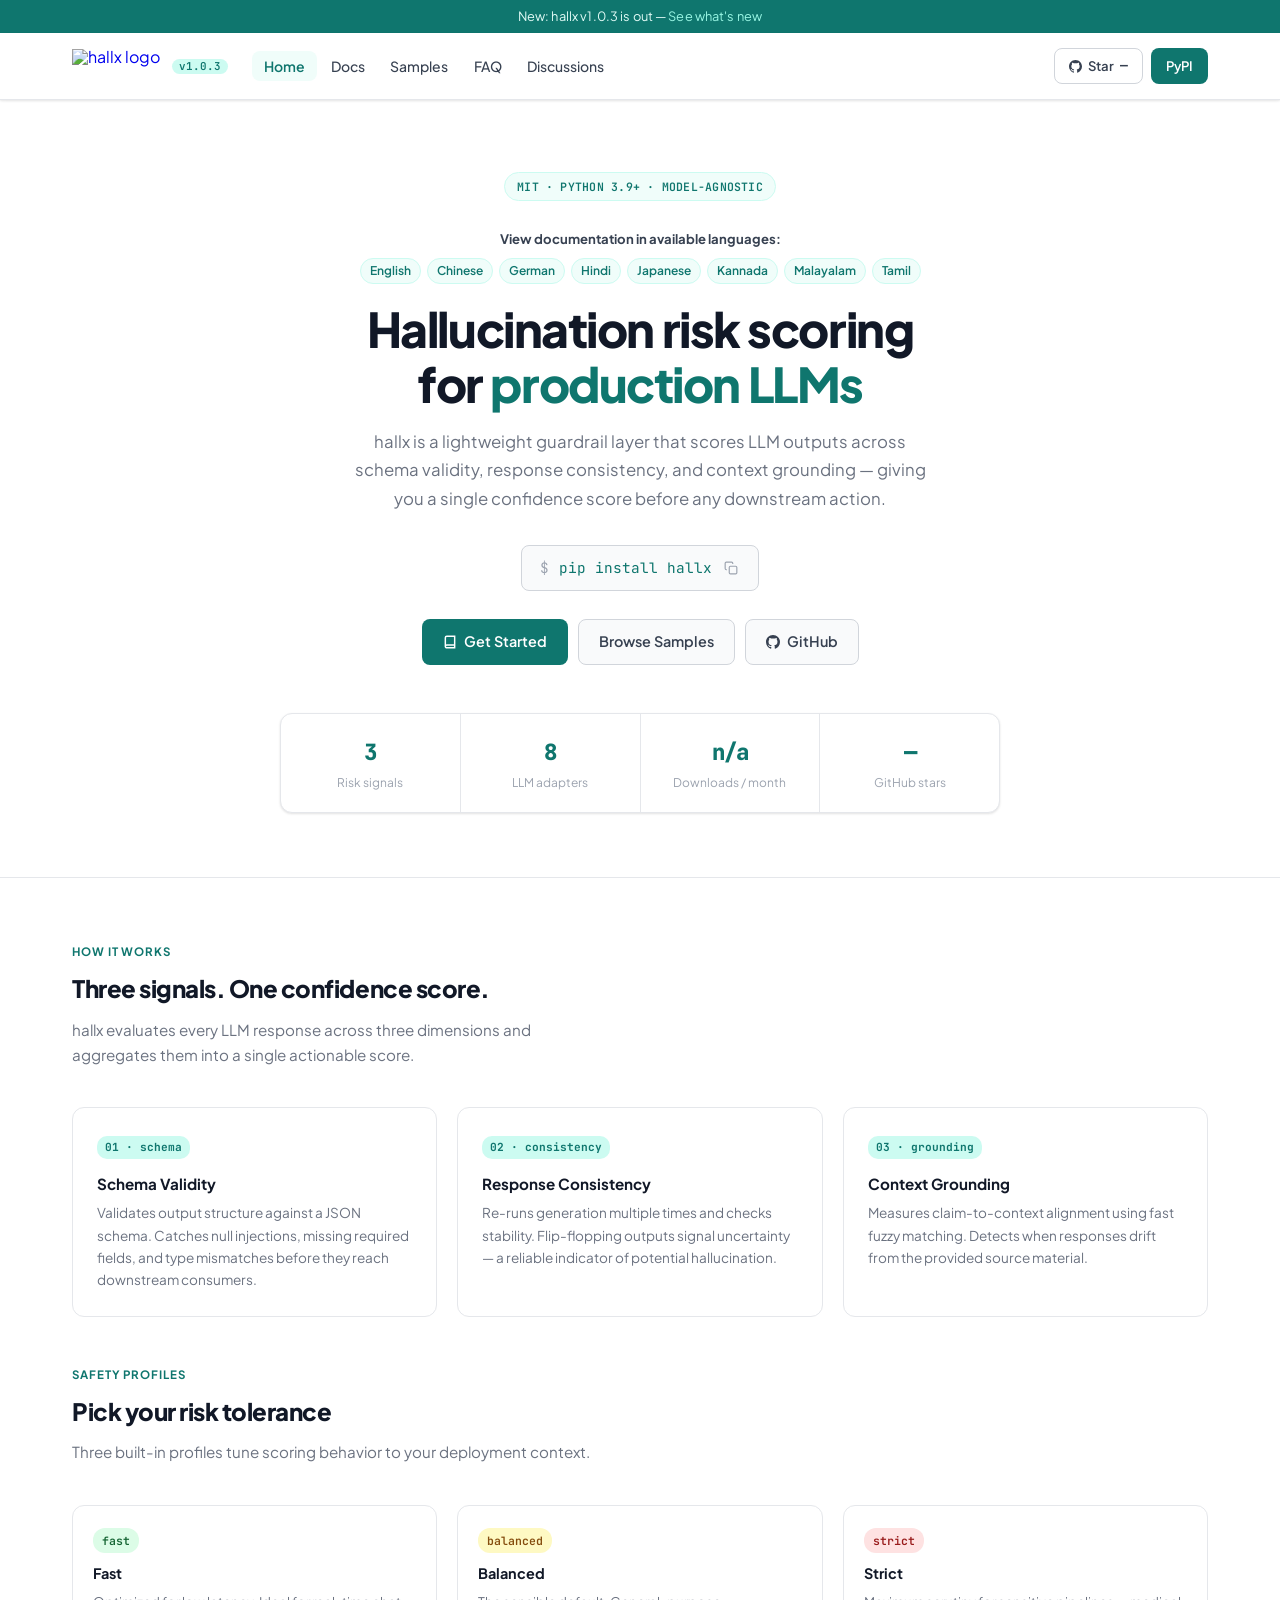
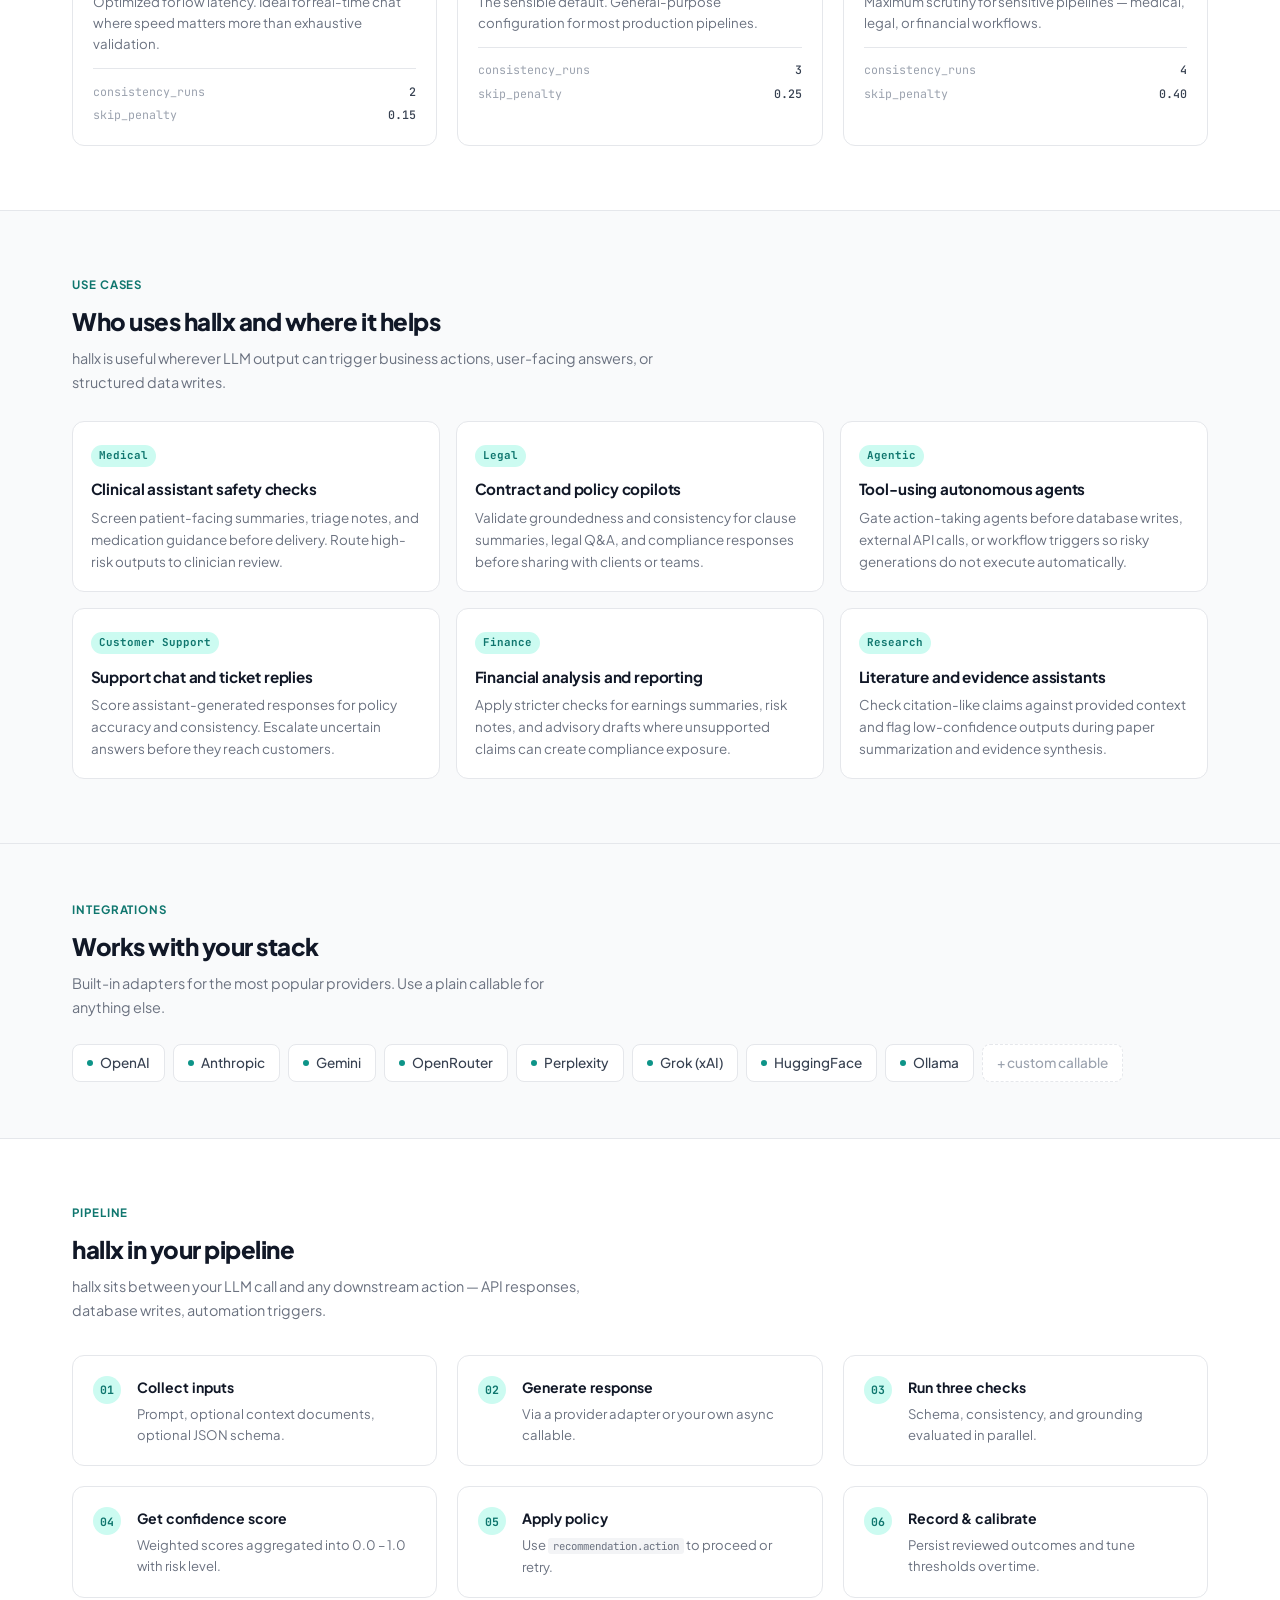
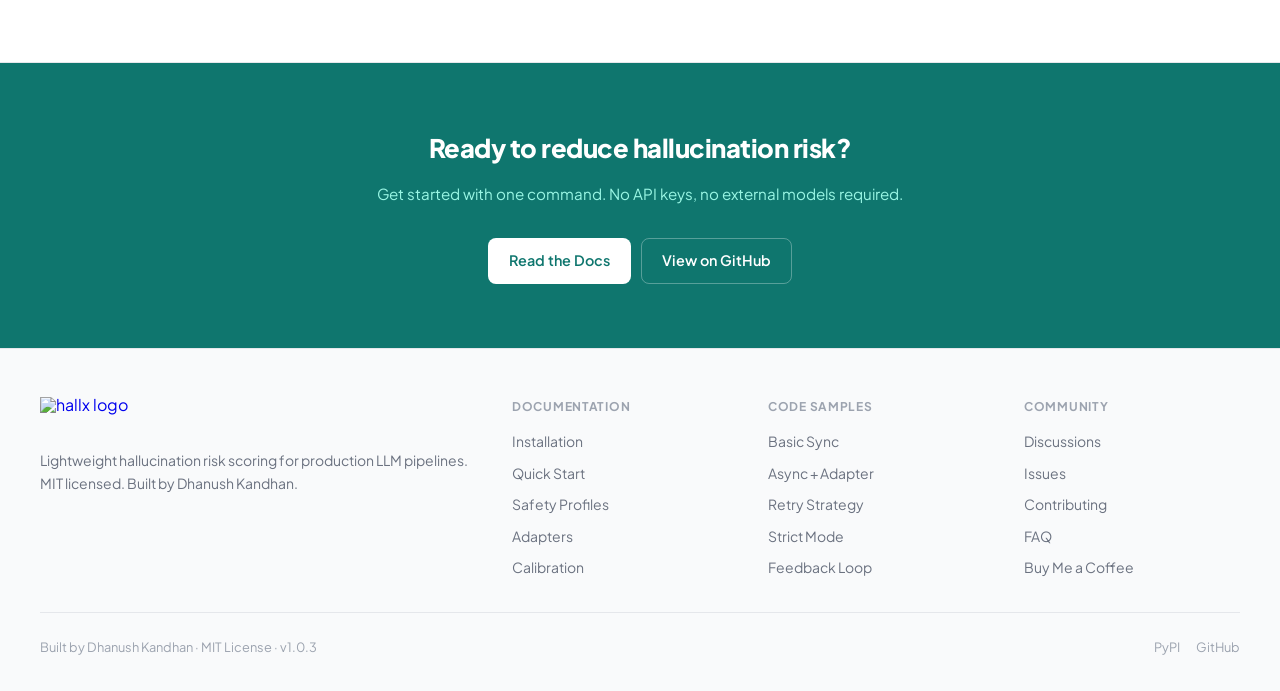
==== docs/website/index.html @ 780f27e5 "chore(web): created a website for hallx" ====
<!DOCTYPE html>
<html lang="en">
<head>
  <meta charset="UTF-8" />
  <meta name="viewport" content="width=device-width, initial-scale=1.0" />
  <title>hallx — Hallucination Risk Engine for LLMs</title>
  <meta name="description" content="Lightweight, model-agnostic hallucination risk scoring for production LLM pipelines." />
  <link rel="preconnect" href="https://fonts.googleapis.com" />
  <link rel="preconnect" href="https://fonts.gstatic.com" crossorigin />
  <link href="https://fonts.googleapis.com/css2?family=Plus+Jakarta+Sans:ital,wght@0,400;0,500;0,600;0,700;0,800;1,400&family=JetBrains+Mono:wght@400;500;600&display=swap" rel="stylesheet" />
  <link rel="stylesheet" href="style.css" />
  <style>
    /* ── homepage extras ── */
    .overview-section {
      padding: 64px 2rem;
      border-bottom: 1px solid var(--border);
    }
    .overview-section h2 {
      font-size: 1.5rem; font-weight: 800; letter-spacing: -0.02em;
      margin-bottom: 0.5rem;
    }
    .overview-section .sub {
      font-size: 0.95rem; color: var(--text-3); margin-bottom: 2.5rem; max-width: 540px;
    }
    .signals-grid {
      display: grid; grid-template-columns: repeat(3,1fr); gap: 1.25rem;
    }
    @media (max-width: 768px) { .signals-grid { grid-template-columns: 1fr; } }
    .signal-card {
      padding: 1.5rem;
      background: var(--bg);
      border: 1px solid var(--border);
      border-radius: var(--radius-lg);
    }
    .signal-num {
      font-family: var(--font-mono); font-size: 0.7rem; font-weight: 700;
      color: var(--teal-dark); background: var(--teal-mid);
      padding: 2px 8px; border-radius: 10px; display: inline-block;
      margin-bottom: 0.75rem;
    }
    .signal-card h3 { font-size: 0.95rem; font-weight: 700; margin-bottom: 0.4rem; }
    .signal-card p { font-size: 0.85rem; color: var(--text-3); line-height: 1.65; }

    .profiles-row {
      display: grid; grid-template-columns: repeat(3,1fr); gap: 1.25rem;
      margin-top: 1.25rem;
    }
    @media (max-width: 768px) { .profiles-row { grid-template-columns: 1fr; } }
    .profile-card {
      border: 1px solid var(--border); border-radius: var(--radius-lg);
      padding: 1.25rem; background: var(--bg);
    }
    .profile-card .profile-tag {
      font-family: var(--font-mono); font-size: 0.72rem; font-weight: 600;
      padding: 3px 9px; border-radius: 12px; display: inline-block;
      margin-bottom: 0.6rem;
    }
    .tag-fast     { background: #dcfce7; color: #166534; }
    .tag-balanced { background: #fef9c3; color: #854d0e; }
    .tag-strict   { background: #fee2e2; color: #991b1b; }
    .profile-card h3 { font-size: 0.9rem; font-weight: 700; margin-bottom: 0.3rem; }
    .profile-card p { font-size: 0.83rem; color: var(--text-3); line-height: 1.6; }
    .profile-meta {
      margin-top: 0.85rem; padding-top: 0.85rem;
      border-top: 1px solid var(--border);
      display: flex; flex-direction: column; gap: 4px;
    }
    .pm-row {
      display: flex; justify-content: space-between;
      font-family: var(--font-mono); font-size: 0.73rem;
    }
    .pm-key { color: var(--text-4); }
    .pm-val { color: var(--text-2); font-weight: 500; }

    .adapters-section {
      padding: 56px 2rem;
      border-bottom: 1px solid var(--border);
      background: var(--bg-2);
    }
    .adapters-list {
      display: flex; flex-wrap: wrap; gap: 8px; margin-top: 1.5rem;
    }
    .adapter-chip {
      display: flex; align-items: center; gap: 7px;
      padding: 7px 14px; border-radius: var(--radius);
      background: var(--bg); border: 1px solid var(--border);
      font-size: 0.85rem; font-weight: 500; color: var(--text-2);
      transition: border-color 0.15s;
    }
    .adapter-chip:hover { border-color: var(--teal); }
    .adapter-dot { width: 6px; height: 6px; border-radius: 50%; background: var(--teal); flex-shrink: 0; }

    .workflow-section {
      padding: 64px 2rem; border-bottom: 1px solid var(--border);
    }
    .workflow-img {
      margin-top: 2rem;
      background: var(--bg-2); border: 1px solid var(--border);
      border-radius: var(--radius-lg); overflow: hidden;
      text-align: center; padding: 2rem;
    }
    .workflow-img img { max-width: 100%; height: auto; }
    .workflow-steps {
      margin-top: 2rem;
      display: grid; grid-template-columns: repeat(3, 1fr); gap: 1.25rem;
    }
    @media (max-width: 768px) { .workflow-steps { grid-template-columns: 1fr; } }
    .wf-step {
      display: flex; gap: 1rem; align-items: flex-start;
      padding: 1.25rem;
      background: var(--bg); border: 1px solid var(--border);
      border-radius: var(--radius-lg);
    }
    .wf-num {
      width: 28px; height: 28px; flex-shrink: 0;
      background: var(--teal-mid); color: var(--teal-dark);
      border-radius: 50%; display: flex; align-items: center; justify-content: center;
      font-family: var(--font-mono); font-size: 0.72rem; font-weight: 700;
    }
    .wf-step h4 { font-size: 0.88rem; font-weight: 700; margin-bottom: 0.25rem; }
    .wf-step p  { font-size: 0.82rem; color: var(--text-3); line-height: 1.6; }

    .cta-band {
      padding: 64px 2rem; background: var(--teal-dark); text-align: center;
    }
    .cta-band h2 {
      font-size: 1.6rem; font-weight: 800; letter-spacing: -0.02em;
      color: white; margin-bottom: 0.75rem;
    }
    .cta-band p { font-size: 0.95rem; color: #99f6e4; margin-bottom: 2rem; }
    .cta-band .btn-primary {
      background: white; color: var(--teal-dark);
    }
    .cta-band .btn-primary:hover { background: var(--teal-light); }
    .cta-band .btn-secondary {
      background: transparent; color: white;
      border-color: rgba(255,255,255,0.3);
    }
    .cta-band .btn-secondary:hover { background: rgba(255,255,255,0.1); border-color: white; }
    .hero-doc-lang {
      display: inline-flex;
      align-items: center;
      gap: 8px;
      margin-bottom: 1.1rem;
      font-size: 0.82rem;
      color: var(--text-3);
      flex-wrap: wrap;
      justify-content: center;
    }
    .hero-doc-lang .label { color: var(--text-2); font-weight: 700; }
    .hero-doc-links { display: inline-flex; flex-wrap: wrap; gap: 6px; justify-content: center; }
    .hero-doc-links a {
      color: var(--teal-dark);
      text-decoration: none;
      font-weight: 600;
      background: var(--teal-light);
      border: 1px solid var(--teal-mid);
      border-radius: 999px;
      padding: 2px 9px;
      font-size: 0.75rem;
    }
    .hero-doc-links a:hover { background: var(--teal-mid); }
    .hero-doc-links .dot { display: none; }
    .use-cases-section {
      padding: 64px 2rem;
      border-bottom: 1px solid var(--border);
      background: var(--bg-2);
    }
    .use-cases-grid {
      margin-top: 1.6rem;
      display: grid;
      grid-template-columns: repeat(3, 1fr);
      gap: 1rem;
    }
    @media (max-width: 900px) { .use-cases-grid { grid-template-columns: 1fr; } }
    .use-case-card {
      background: var(--bg);
      border: 1px solid var(--border);
      border-radius: var(--radius-lg);
      padding: 1.15rem 1.1rem;
    }
    .use-case-tag {
      font-family: var(--font-mono);
      font-size: 0.68rem;
      font-weight: 700;
      color: var(--teal-dark);
      background: var(--teal-mid);
      padding: 2px 8px;
      border-radius: 999px;
      display: inline-block;
      margin-bottom: 0.6rem;
    }
    .use-case-card h3 {
      font-size: 0.95rem;
      font-weight: 700;
      margin-bottom: 0.35rem;
      letter-spacing: -0.01em;
    }
    .use-case-card p {
      font-size: 0.84rem;
      color: var(--text-3);
      line-height: 1.62;
    }
  </style>
</head>
<body>

<div class="topbar">
  New: hallx <span data-stat="version">v1.0.3</span> is out —
  <a href="https://github.com/dhanushk-offl/hallx/releases" target="_blank" rel="noopener">See what's new</a>
</div>

<nav class="main-nav">
  <div class="nav-inner">
        <a href="index.html" class="nav-logo" aria-label="hallx home">
      <img class="hallx-logo hallx-logo-nav" src="https://res.cloudinary.com/dwir71gi2/image/upload/v1774898674/Untitled_2_b5xwxj.png" alt="hallx logo" />
      <span class="logo-version" data-stat="version">v1.0.3</span>
    </a>
    <ul class="nav-links">
      <li><a href="index.html" class="active">Home</a></li>
      <li><a href="docs.html">Docs</a></li>
      <li><a href="samples.html">Samples</a></li>
      <li><a href="faq.html">FAQ</a></li>
      <li><a href="https://github.com/dhanushk-offl/hallx/discussions" target="_blank" rel="noopener">Discussions</a></li>
    </ul>
    <div class="nav-actions">
      <a href="https://github.com/dhanushk-offl/hallx" target="_blank" rel="noopener" class="nav-btn nav-btn-outline">
        <svg width="13" height="13" viewBox="0 0 24 24" fill="currentColor"><path d="M12 0C5.374 0 0 5.373 0 12c0 5.302 3.438 9.8 8.207 11.387.599.111.793-.261.793-.577v-2.234c-3.338.726-4.033-1.416-4.033-1.416-.546-1.387-1.333-1.756-1.333-1.756-1.089-.745.083-.729.083-.729 1.205.084 1.839 1.237 1.839 1.237 1.07 1.834 2.807 1.304 3.492.997.107-.775.418-1.305.762-1.604-2.665-.305-5.467-1.334-5.467-5.931 0-1.311.469-2.381 1.236-3.221-.124-.303-.535-1.524.117-3.176 0 0 1.008-.322 3.301 1.23A11.509 11.509 0 0 1 12 5.803c1.02.005 2.047.138 3.006.404 2.291-1.552 3.297-1.23 3.297-1.23.653 1.653.242 2.874.118 3.176.77.84 1.235 1.911 1.235 3.221 0 4.609-2.807 5.624-5.479 5.921.43.372.823 1.102.823 2.222v3.293c0 .319.192.694.801.576C20.566 21.797 24 17.3 24 12c0-6.627-5.373-12-12-12z"/></svg>
        Star <span class="nav-badge-val" data-stat="stars">—</span>
      </a>
      <a href="https://pypi.org/project/hallx/" target="_blank" rel="noopener" class="nav-btn nav-btn-primary">PyPI</a>
    </div>
  </div>
</nav>

<!-- ── Hero ── -->
<div class="hero">
  <div class="hero-inner">
    <div class="hero-badge">MIT · Python 3.9+ · Model-agnostic</div>
        <div class="hero-doc-lang">
      <span class="label">View documentation in available languages:</span>
      <span class="hero-doc-links" data-doc-langs>
        <a href="https://github.com/dhanushk-offl/hallx/blob/master/docs/README.en.md" target="_blank" rel="noopener">English</a>
      </span>
    </div>
    <h1>Hallucination risk scoring<br/>for <span>production LLMs</span></h1>
    <p class="hero-desc">
      hallx is a lightweight guardrail layer that scores LLM outputs across schema validity,
      response consistency, and context grounding — giving you a single confidence score
      before any downstream action.
    </p>
    <div class="hero-install" id="hero-install" title="Click to copy">
      <span class="prompt">$</span>
      <span>pip install hallx</span>
      <button class="copy-btn" aria-label="Copy">
        <svg width="14" height="14" viewBox="0 0 24 24" fill="none" stroke="currentColor" stroke-width="2"><rect x="9" y="9" width="13" height="13" rx="2"/><path d="M5 15H4a2 2 0 0 1-2-2V4a2 2 0 0 1 2-2h9a2 2 0 0 1 2 2v1"/></svg>
      </button>
    </div>
    <div class="hero-ctas">
      <a href="docs.html" class="btn btn-primary">
        <svg width="14" height="14" viewBox="0 0 24 24" fill="none" stroke="currentColor" stroke-width="2.5"><path d="M4 19.5v-15A2.5 2.5 0 0 1 6.5 2H20v20H6.5a2.5 2.5 0 0 1 0-5H20"/></svg>
        Get Started
      </a>
      <a href="samples.html" class="btn btn-secondary">Browse Samples</a>
      <a href="https://github.com/dhanushk-offl/hallx" target="_blank" rel="noopener" class="btn btn-secondary">
        <svg width="14" height="14" viewBox="0 0 24 24" fill="currentColor"><path d="M12 0C5.374 0 0 5.373 0 12c0 5.302 3.438 9.8 8.207 11.387.599.111.793-.261.793-.577v-2.234c-3.338.726-4.033-1.416-4.033-1.416-.546-1.387-1.333-1.756-1.333-1.756-1.089-.745.083-.729.083-.729 1.205.084 1.839 1.237 1.839 1.237 1.07 1.834 2.807 1.304 3.492.997.107-.775.418-1.305.762-1.604-2.665-.305-5.467-1.334-5.467-5.931 0-1.311.469-2.381 1.236-3.221-.124-.303-.535-1.524.117-3.176 0 0 1.008-.322 3.301 1.23A11.509 11.509 0 0 1 12 5.803c1.02.005 2.047.138 3.006.404 2.291-1.552 3.297-1.23 3.297-1.23.653 1.653.242 2.874.118 3.176.77.84 1.235 1.911 1.235 3.221 0 4.609-2.807 5.624-5.479 5.921.43.372.823 1.102.823 2.222v3.293c0 .319.192.694.801.576C20.566 21.797 24 17.3 24 12c0-6.627-5.373-12-12-12z"/></svg>
        GitHub
      </a>
    </div>
    <div class="hero-stats">
      <div class="hero-stat">
        <div class="hero-stat-num">3</div>
        <div class="hero-stat-label">Risk signals</div>
      </div>
      <div class="hero-stat">
        <div class="hero-stat-num">8</div>
        <div class="hero-stat-label">LLM adapters</div>
      </div>
      <div class="hero-stat">
        <div class="hero-stat-num" data-stat="downloads">—</div>
        <div class="hero-stat-label">Downloads / month</div>
      </div>
      <div class="hero-stat">
        <div class="hero-stat-num" data-stat="stars">—</div>
        <div class="hero-stat-label">GitHub stars</div>
      </div>
    </div>
  </div>
</div>

<!-- ── Signals ── -->
<section class="overview-section">
  <div class="page-wrap">
    <div class="section-label">How it works</div>
    <h2>Three signals. One confidence score.</h2>
    <p class="sub">hallx evaluates every LLM response across three dimensions and aggregates them into a single actionable score.</p>
    <div class="signals-grid">
      <div class="signal-card">
        <span class="signal-num">01 · schema</span>
        <h3>Schema Validity</h3>
        <p>Validates output structure against a JSON schema. Catches null injections, missing required fields, and type mismatches before they reach downstream consumers.</p>
      </div>
      <div class="signal-card">
        <span class="signal-num">02 · consistency</span>
        <h3>Response Consistency</h3>
        <p>Re-runs generation multiple times and checks stability. Flip-flopping outputs signal uncertainty — a reliable indicator of potential hallucination.</p>
      </div>
      <div class="signal-card">
        <span class="signal-num">03 · grounding</span>
        <h3>Context Grounding</h3>
        <p>Measures claim-to-context alignment using fast fuzzy matching. Detects when responses drift from the provided source material.</p>
      </div>
    </div>

    <div style="margin-top:3rem;">
      <div class="section-label">Safety profiles</div>
      <h2>Pick your risk tolerance</h2>
      <p class="sub">Three built-in profiles tune scoring behavior to your deployment context.</p>
      <div class="profiles-row">
        <div class="profile-card">
          <span class="profile-tag tag-fast">fast</span>
          <h3>Fast</h3>
          <p>Optimized for low latency. Ideal for real-time chat where speed matters more than exhaustive validation.</p>
          <div class="profile-meta">
            <div class="pm-row"><span class="pm-key">consistency_runs</span><span class="pm-val">2</span></div>
            <div class="pm-row"><span class="pm-key">skip_penalty</span><span class="pm-val">0.15</span></div>
          </div>
        </div>
        <div class="profile-card">
          <span class="profile-tag tag-balanced">balanced</span>
          <h3>Balanced</h3>
          <p>The sensible default. General-purpose configuration for most production pipelines.</p>
          <div class="profile-meta">
            <div class="pm-row"><span class="pm-key">consistency_runs</span><span class="pm-val">3</span></div>
            <div class="pm-row"><span class="pm-key">skip_penalty</span><span class="pm-val">0.25</span></div>
          </div>
        </div>
        <div class="profile-card">
          <span class="profile-tag tag-strict">strict</span>
          <h3>Strict</h3>
          <p>Maximum scrutiny for sensitive pipelines — medical, legal, or financial workflows.</p>
          <div class="profile-meta">
            <div class="pm-row"><span class="pm-key">consistency_runs</span><span class="pm-val">4</span></div>
            <div class="pm-row"><span class="pm-key">skip_penalty</span><span class="pm-val">0.40</span></div>
          </div>
        </div>
      </div>
    </div>
  </div>
</section>
<!-- Use Cases -->
<section class="use-cases-section">
  <div class="page-wrap">
    <div class="section-label">Use Cases</div>
    <h2 style="font-size:1.5rem;font-weight:800;letter-spacing:-0.02em;margin-bottom:0.35rem;">Who uses hallx and where it helps</h2>
    <p style="font-size:0.9rem;color:var(--text-3);max-width:640px;">hallx is useful wherever LLM output can trigger business actions, user-facing answers, or structured data writes.</p>
    <div class="use-cases-grid">
      <div class="use-case-card">
        <span class="use-case-tag">Medical</span>
        <h3>Clinical assistant safety checks</h3>
        <p>Screen patient-facing summaries, triage notes, and medication guidance before delivery. Route high-risk outputs to clinician review.</p>
      </div>
      <div class="use-case-card">
        <span class="use-case-tag">Legal</span>
        <h3>Contract and policy copilots</h3>
        <p>Validate groundedness and consistency for clause summaries, legal Q&A, and compliance responses before sharing with clients or teams.</p>
      </div>
      <div class="use-case-card">
        <span class="use-case-tag">Agentic</span>
        <h3>Tool-using autonomous agents</h3>
        <p>Gate action-taking agents before database writes, external API calls, or workflow triggers so risky generations do not execute automatically.</p>
      </div>
      <div class="use-case-card">
        <span class="use-case-tag">Customer Support</span>
        <h3>Support chat and ticket replies</h3>
        <p>Score assistant-generated responses for policy accuracy and consistency. Escalate uncertain answers before they reach customers.</p>
      </div>
      <div class="use-case-card">
        <span class="use-case-tag">Finance</span>
        <h3>Financial analysis and reporting</h3>
        <p>Apply stricter checks for earnings summaries, risk notes, and advisory drafts where unsupported claims can create compliance exposure.</p>
      </div>
      <div class="use-case-card">
        <span class="use-case-tag">Research</span>
        <h3>Literature and evidence assistants</h3>
        <p>Check citation-like claims against provided context and flag low-confidence outputs during paper summarization and evidence synthesis.</p>
      </div>
    </div>
  </div>
</section>
<!-- ?????? Adapters ?????? -->
<section class="adapters-section">
  <div class="page-wrap">
    <div class="section-label">Integrations</div>
    <h2 style="font-size:1.5rem;font-weight:800;letter-spacing:-0.02em;margin-bottom:0.35rem;">Works with your stack</h2>
    <p style="font-size:0.9rem;color:var(--text-3);max-width:480px;">Built-in adapters for the most popular providers. Use a plain callable for anything else.</p>
    <div class="adapters-list">
      <div class="adapter-chip"><span class="adapter-dot"></span>OpenAI</div>
      <div class="adapter-chip"><span class="adapter-dot"></span>Anthropic</div>
      <div class="adapter-chip"><span class="adapter-dot"></span>Gemini</div>
      <div class="adapter-chip"><span class="adapter-dot"></span>OpenRouter</div>
      <div class="adapter-chip"><span class="adapter-dot"></span>Perplexity</div>
      <div class="adapter-chip"><span class="adapter-dot"></span>Grok (xAI)</div>
      <div class="adapter-chip"><span class="adapter-dot"></span>HuggingFace</div>
      <div class="adapter-chip"><span class="adapter-dot"></span>Ollama</div>
      <div class="adapter-chip" style="border-style:dashed;color:var(--text-4);">+ custom callable</div>
    </div>
  </div>
</section>

<!-- ── Workflow ── -->
<section class="workflow-section">
  <div class="page-wrap">
    <div class="section-label">Pipeline</div>
    <h2 style="font-size:1.5rem;font-weight:800;letter-spacing:-0.02em;margin-bottom:0.35rem;">hallx in your pipeline</h2>
    <p style="font-size:0.9rem;color:var(--text-3);max-width:520px;">hallx sits between your LLM call and any downstream action — API responses, database writes, automation triggers.</p>

    <div class="workflow-img">
      <img src="https://github.com/dhanushk-offl/hallx/raw/master/docs/images/hallx-working-flow.svg"
           alt="hallx working flow diagram"
           onerror="this.parentElement.style.display='none'" />
    </div>

    <div class="workflow-steps">
      <div class="wf-step"><div class="wf-num">01</div><div><h4>Collect inputs</h4><p>Prompt, optional context documents, optional JSON schema.</p></div></div>
      <div class="wf-step"><div class="wf-num">02</div><div><h4>Generate response</h4><p>Via a provider adapter or your own async callable.</p></div></div>
      <div class="wf-step"><div class="wf-num">03</div><div><h4>Run three checks</h4><p>Schema, consistency, and grounding evaluated in parallel.</p></div></div>
      <div class="wf-step"><div class="wf-num">04</div><div><h4>Get confidence score</h4><p>Weighted scores aggregated into 0.0 – 1.0 with risk level.</p></div></div>
      <div class="wf-step"><div class="wf-num">05</div><div><h4>Apply policy</h4><p>Use <code style="font-family:var(--font-mono);font-size:0.82em;background:var(--bg-3);padding:1px 5px;border-radius:3px;">recommendation.action</code> to proceed or retry.</p></div></div>
      <div class="wf-step"><div class="wf-num">06</div><div><h4>Record & calibrate</h4><p>Persist reviewed outcomes and tune thresholds over time.</p></div></div>
    </div>
  </div>
</section>

<!-- ── CTA ── -->
<div class="cta-band">
  <h2>Ready to reduce hallucination risk?</h2>
  <p>Get started with one command. No API keys, no external models required.</p>
  <div style="display:flex;gap:10px;justify-content:center;flex-wrap:wrap;">
    <a href="docs.html" class="btn btn-primary">Read the Docs</a>
    <a href="https://github.com/dhanushk-offl/hallx" target="_blank" rel="noopener" class="btn btn-secondary">View on GitHub</a>
  </div>
</div>

<!-- ── Footer ── -->
<footer>
  <div class="footer-inner">
    <div class="footer-brand">
            <a href="index.html" class="nav-logo" style="text-decoration:none;" aria-label="hallx home">
        <img class="hallx-logo hallx-logo-footer" src="https://res.cloudinary.com/dwir71gi2/image/upload/v1774898674/Untitled_2_b5xwxj.png" alt="hallx logo" />
      </a>
      <p>Lightweight hallucination risk scoring for production LLM pipelines. MIT licensed. Built by Dhanush Kandhan.</p>
    </div>
    <div class="footer-col">
      <h4>Documentation</h4>
      <ul>
        <li><a href="docs.html#installation">Installation</a></li>
        <li><a href="docs.html#quickstart">Quick Start</a></li>
        <li><a href="docs.html#profiles">Safety Profiles</a></li>
        <li><a href="docs.html#adapters">Adapters</a></li>
        <li><a href="docs.html#calibration">Calibration</a></li>
      </ul>
    </div>
    <div class="footer-col">
      <h4>Code Samples</h4>
      <ul>
        <li><a href="samples.html#basic-sync">Basic Sync</a></li>
        <li><a href="samples.html#async-adapter">Async + Adapter</a></li>
        <li><a href="samples.html#retry">Retry Strategy</a></li>
        <li><a href="samples.html#strict">Strict Mode</a></li>
        <li><a href="samples.html#feedback">Feedback Loop</a></li>
      </ul>
    </div>
    <div class="footer-col">
      <h4>Community</h4>
      <ul>
        <li><a href="https://github.com/dhanushk-offl/hallx/discussions" target="_blank" rel="noopener">Discussions</a></li>
        <li><a href="https://github.com/dhanushk-offl/hallx/issues" target="_blank" rel="noopener">Issues</a></li>
        <li><a href="https://github.com/dhanushk-offl/hallx/blob/master/CONTRIBUTING.md" target="_blank" rel="noopener">Contributing</a></li>
        <li><a href="faq.html">FAQ</a></li>
        <li><a href="https://buymeacoffee.com/dhanushkandhan" target="_blank" rel="noopener">Buy Me a Coffee</a></li>
      </ul>
    </div>
  </div>
  <div class="footer-bottom">
    <span>Built by <a href="https://github.com/dhanushk-offl" target="_blank" rel="noopener">Dhanush Kandhan</a> &middot; MIT License &middot; <span data-stat="version">v1.0.3</span></span>
    <span style="display:flex;gap:1rem;">
      <a href="https://pypi.org/project/hallx/" target="_blank" rel="noopener">PyPI</a>
      <a href="https://github.com/dhanushk-offl/hallx" target="_blank" rel="noopener">GitHub</a>
    </span>
  </div>
</footer>

<div class="toast" id="toast">Copied to clipboard</div>
<script src="shared.js"></script>
</body>
</html>
---- docs/website/style.css ----
/* ── Reset ── */
*, *::before, *::after { box-sizing: border-box; margin: 0; padding: 0; }
html { scroll-behavior: smooth; font-size: 16px; }

/* ── Tokens ── */
:root {
  --teal:       #0d9488;
  --teal-dark:  #0f766e;
  --teal-light: #f0fdfa;
  --teal-mid:   #ccfbf1;
  --teal-dim:   #99f6e4;
  --blue:       #3b82f6;

  --text:       #111827;
  --text-2:     #374151;
  --text-3:     #6b7280;
  --text-4:     #9ca3af;

  --bg:         #ffffff;
  --bg-2:       #f9fafb;
  --bg-3:       #f3f4f6;

  --border:     #e5e7eb;
  --border-2:   #d1d5db;

  --code-bg:    #f8fafc;
  --code-border:#e2e8f0;

  --warn-bg:    #fffbeb;
  --warn-border:#fcd34d;
  --warn-text:  #92400e;

  --danger-bg:  #fef2f2;
  --danger-bdr: #fca5a5;
  --danger-txt: #991b1b;

  --success-bg: #f0fdf4;
  --success-bdr:#86efac;
  --success-txt:#166534;

  --font-sans:  'Plus Jakarta Sans', 'Segoe UI', sans-serif;
  --font-mono:  'JetBrains Mono', 'Fira Code', monospace;

  --radius:     8px;
  --radius-lg:  12px;
  --shadow-sm:  0 1px 3px rgba(0,0,0,0.07), 0 1px 2px rgba(0,0,0,0.05);
  --shadow:     0 4px 12px rgba(0,0,0,0.08), 0 1px 3px rgba(0,0,0,0.05);
}

body {
  font-family: var(--font-sans);
  color: var(--text);
  background: var(--bg);
  line-height: 1.65;
}

/* ── Topbar ── */
.topbar {
  background: var(--teal-dark);
  color: #e0faf5;
  font-size: 0.8rem;
  text-align: center;
  padding: 6px 1rem;
  letter-spacing: 0.01em;
}
.topbar a { color: #99f6e4; text-decoration: none; }
.topbar a:hover { text-decoration: underline; }

/* ── Nav ── */
nav.main-nav {
  position: sticky;
  top: 0;
  z-index: 100;
  background: var(--bg);
  border-bottom: 1px solid var(--border);
  box-shadow: var(--shadow-sm);
}
.nav-inner {
  max-width: 1200px;
  margin: 0 auto;
  padding: 0 2rem;
  height: 66px;
  display: flex;
  align-items: center;
  justify-content: space-between;
  gap: 1.5rem;
}
.nav-logo {
  display: flex;
  align-items: center;
  gap: 12px;
  text-decoration: none;
  flex-shrink: 0;
  line-height: 1;
}

.hallx-logo {
  display: block;
  height: auto;
  width: auto;
  object-fit: contain;
}
.hallx-logo-nav {
  height: 34px;
  max-width: 190px;
}
.hallx-logo-footer {
  height: 40px;
  max-width: 220px;
}
.logo-version {
  display: inline-flex;
  align-items: center;
  justify-content: center;
  font-family: var(--font-mono);
  font-size: 0.68rem;
  background: var(--teal-mid);
  color: var(--teal-dark);
  padding: 2px 7px;
  border-radius: 20px;
  font-weight: 600;
}
.nav-links {
  display: flex;
  align-items: center;
  gap: 0.1rem;
  list-style: none;
  flex: 1;
}
.nav-links a {
  font-size: 0.875rem;
  font-weight: 500;
  color: var(--text-2);
  text-decoration: none;
  padding: 6px 12px;
  border-radius: var(--radius);
  transition: background 0.15s, color 0.15s;
  white-space: nowrap;
}
.nav-links a:hover, .nav-links a.active {
  background: var(--teal-light);
  color: var(--teal-dark);
}
.nav-links a.active { font-weight: 600; }
.nav-actions {
  display: flex;
  align-items: center;
  gap: 8px;
  flex-shrink: 0;
}
.nav-toggle {
  display: none;
  align-items: center;
  gap: 6px;
  border: 1px solid var(--border-2);
  background: var(--bg);
  color: var(--text-2);
  border-radius: var(--radius);
  padding: 7px 10px;
  font-size: 0.8rem;
  font-weight: 600;
  cursor: pointer;
}
.nav-toggle:hover { border-color: var(--teal); color: var(--teal-dark); }
.mobile-menu {
  display: none;
  max-width: 1200px;
  margin: 0 auto;
  padding: 0.75rem 1rem 1rem;
  border-top: 1px solid var(--border);
  background: var(--bg);
}
.mobile-nav-links {
  list-style: none;
  display: flex;
  flex-direction: column;
  gap: 0.35rem;
}
.mobile-nav-links a {
  display: block;
  font-size: 0.9rem;
  font-weight: 500;
  color: var(--text-2);
  text-decoration: none;
  padding: 8px 10px;
  border-radius: var(--radius);
}
.mobile-nav-links a:hover,
.mobile-nav-links a.active {
  background: var(--teal-light);
  color: var(--teal-dark);
}
.mobile-nav-actions {
  margin-top: 0.75rem;
  display: flex;
  flex-direction: column;
  gap: 0.5rem;
}
.mobile-nav-actions .nav-btn {
  width: 100%;
  justify-content: center;
}
.nav-btn {
  display: inline-flex;
  align-items: center;
  gap: 6px;
  padding: 6px 14px;
  border-radius: var(--radius);
  font-size: 0.82rem;
  font-weight: 600;
  text-decoration: none;
  white-space: nowrap;
  transition: all 0.15s;
  border: 1px solid transparent;
}
.nav-btn-outline {
  border-color: var(--border-2);
  color: var(--text-2);
  background: transparent;
}
.nav-btn-outline:hover { border-color: var(--teal); color: var(--teal); background: var(--teal-light); }
.nav-btn-primary { background: var(--teal-dark); color: white; }
.nav-btn-primary:hover { background: var(--teal); }
.nav-badge-val { font-family: var(--font-mono); font-weight: 700; }

/* ── Page layout ── */
.page-wrap {
  max-width: 1200px;
  margin: 0 auto;
  padding: 0 2rem;
}

/* ── Hero ── */
.hero {
  background: var(--bg);
  border-bottom: 1px solid var(--border);
  padding: 72px 2rem 64px;
  text-align: center;
}
.hero-inner { max-width: 720px; margin: 0 auto; }
.hero-badge {
  display: inline-flex;
  align-items: center;
  gap: 6px;
  padding: 4px 12px;
  border-radius: 20px;
  border: 1px solid var(--teal-mid);
  background: var(--teal-light);
  font-family: var(--font-mono);
  font-size: 0.72rem;
  font-weight: 600;
  color: var(--teal-dark);
  margin-bottom: 1.5rem;
  letter-spacing: 0.02em;
  text-transform: uppercase;
}
.hero h1 {
  font-size: clamp(2rem, 5vw, 3rem);
  font-weight: 800;
  letter-spacing: -0.03em;
  line-height: 1.15;
  color: var(--text);
  margin-bottom: 1rem;
}
.hero h1 span { color: var(--teal-dark); }
.hero-desc {
  font-size: 1.05rem;
  color: var(--text-3);
  line-height: 1.7;
  max-width: 580px;
  margin: 0 auto 2rem;
}
.hero-install {
  display: inline-flex;
  align-items: center;
  gap: 10px;
  padding: 10px 18px;
  background: var(--bg-2);
  border: 1px solid var(--border-2);
  border-radius: var(--radius);
  font-family: var(--font-mono);
  font-size: 0.9rem;
  color: var(--teal-dark);
  cursor: pointer;
  transition: border-color 0.15s;
  margin-bottom: 1.75rem;
}
.hero-install:hover { border-color: var(--teal); }
.hero-install .prompt { color: var(--text-4); }
.copy-btn {
  background: none; border: none;
  color: var(--text-4); cursor: pointer;
  padding: 2px; display: flex;
  transition: color 0.15s;
}
.copy-btn:hover { color: var(--teal); }
.hero-ctas {
  display: flex; gap: 10px;
  justify-content: center; flex-wrap: wrap;
}
.btn {
  display: inline-flex; align-items: center; gap: 7px;
  padding: 10px 20px; border-radius: var(--radius);
  font-size: 0.9rem; font-weight: 600;
  text-decoration: none; transition: all 0.15s;
  border: 1px solid transparent; cursor: pointer;
}
.btn-primary { background: var(--teal-dark); color: white; }
.btn-primary:hover { background: var(--teal); }
.btn-secondary { background: var(--bg-2); color: var(--text-2); border-color: var(--border-2); }
.btn-secondary:hover { border-color: var(--teal); color: var(--teal); background: var(--teal-light); }

/* hero stats */
.hero-stats {
  display: flex; gap: 0;
  justify-content: center;
  margin-top: 3rem;
  border: 1px solid var(--border);
  border-radius: var(--radius-lg);
  overflow: hidden;
  background: var(--bg);
  box-shadow: var(--shadow-sm);
}
.hero-stat {
  flex: 1; text-align: center;
  padding: 1.25rem 1rem;
  border-right: 1px solid var(--border);
}
.hero-stat:last-child { border-right: none; }
.hero-stat-num {
  font-size: 1.4rem; font-weight: 800;
  color: var(--teal-dark); letter-spacing: -0.04em;
  font-family: var(--font-mono);
}
.hero-stat-label { font-size: 0.75rem; color: var(--text-4); margin-top: 2px; }

/* ── Features band ── */
.features-band {
  background: var(--bg-2);
  border-bottom: 1px solid var(--border);
  padding: 56px 2rem;
}
.features-band .page-wrap { display: grid; grid-template-columns: repeat(3,1fr); gap: 2rem; }
@media (max-width: 768px) { .features-band .page-wrap { grid-template-columns: 1fr; } }
.feature { padding: 0; }
.feature-icon {
  width: 36px; height: 36px;
  background: var(--teal-mid);
  border-radius: var(--radius);
  display: flex; align-items: center; justify-content: center;
  margin-bottom: 0.75rem;
}
.feature-icon svg { color: var(--teal-dark); }
.feature h3 { font-size: 0.95rem; font-weight: 700; margin-bottom: 0.35rem; }
.feature p { font-size: 0.875rem; color: var(--text-3); line-height: 1.6; }

/* ── Doc layout ── */
.doc-layout {
  display: grid;
  grid-template-columns: 240px 1fr;
  gap: 0;
  min-height: calc(100vh - 58px);
  align-items: start;
}
@media (max-width: 900px) { .doc-layout { grid-template-columns: 1fr; } }

/* sidebar */
.sidebar {
  position: sticky;
  top: 58px;
  height: calc(100vh - 58px);
  overflow-y: auto;
  border-right: 1px solid var(--border);
  padding: 2rem 0;
  background: var(--bg-2);
}
.sidebar-section { margin-bottom: 1.5rem; }
.sidebar-heading {
  font-size: 0.68rem;
  font-weight: 700;
  text-transform: uppercase;
  letter-spacing: 0.08em;
  color: var(--text-4);
  padding: 0 1.25rem;
  margin-bottom: 0.35rem;
}
.sidebar ul { list-style: none; }
.sidebar ul li a {
  display: block;
  padding: 5px 1.25rem;
  font-size: 0.875rem;
  color: var(--text-3);
  text-decoration: none;
  border-left: 2px solid transparent;
  transition: color 0.15s, border-color 0.15s;
}
.sidebar ul li a:hover { color: var(--teal-dark); }
.sidebar ul li a.active {
  color: var(--teal-dark);
  font-weight: 600;
  border-left-color: var(--teal);
  background: var(--teal-light);
}

/* doc content */
.doc-content {
  padding: 2.5rem 3rem;
  max-width: 820px;
}
@media (max-width: 900px) { .doc-content { padding: 2rem 1.25rem; } }

.doc-content h1 {
  font-size: 1.75rem; font-weight: 800;
  letter-spacing: -0.02em; margin-bottom: 0.5rem;
  color: var(--text);
}
.doc-content h2 {
  font-size: 1.2rem; font-weight: 700;
  margin: 2.5rem 0 0.75rem;
  padding-bottom: 0.5rem;
  border-bottom: 1px solid var(--border);
  color: var(--text);
}
.doc-content h3 {
  font-size: 1rem; font-weight: 700;
  margin: 1.75rem 0 0.5rem; color: var(--text);
}
.doc-content p { font-size: 0.925rem; color: var(--text-2); line-height: 1.75; margin-bottom: 1rem; }
.doc-content ul, .doc-content ol {
  padding-left: 1.25rem; margin-bottom: 1rem;
}
.doc-content li { font-size: 0.925rem; color: var(--text-2); line-height: 1.75; margin-bottom: 0.2rem; }
.doc-content a { color: var(--teal-dark); text-decoration: none; }
.doc-content a:hover { text-decoration: underline; }

.page-intro {
  font-size: 1rem; color: var(--text-3);
  border-bottom: 1px solid var(--border);
  padding-bottom: 1.5rem; margin-bottom: 2rem;
  line-height: 1.7;
}

/* ── Code blocks ── */
.code-block {
  background: var(--code-bg);
  border: 1px solid var(--code-border);
  border-radius: var(--radius);
  overflow: hidden;
  font-family: var(--font-mono);
  font-size: 0.82rem;
  line-height: 1.65;
  margin: 1rem 0 1.5rem;
}
.code-header {
  display: flex; align-items: center;
  justify-content: space-between;
  padding: 8px 14px;
  background: var(--bg-3);
  border-bottom: 1px solid var(--border);
}
.code-lang {
  font-size: 0.7rem; font-weight: 600;
  color: var(--text-4); text-transform: uppercase;
  letter-spacing: 0.05em; font-family: var(--font-mono);
}
.code-copy {
  background: none; border: none;
  color: var(--text-4); cursor: pointer;
  display: flex; padding: 2px;
  transition: color 0.15s;
}
.code-copy:hover { color: var(--teal); }
.code-body { padding: 1.25rem 1.4rem; overflow-x: auto; }
.code-body code { display: block; white-space: pre; }

/* syntax */
.kw  { color: #7c3aed; }
.fn  { color: #1d4ed8; }
.str { color: #059669; }
.cm  { color: #9ca3af; font-style: italic; }
.num { color: #b45309; }
.cls { color: #0369a1; }
.op  { color: #6b7280; }
.key { color: var(--teal-dark); }
.dec { color: #dc2626; }

/* ── Tabs ── */
.tabs-wrap { margin: 1rem 0 0; }
.tab-list {
  display: flex; gap: 0;
  border-bottom: 2px solid var(--border);
  margin-bottom: 0;
  overflow-x: auto;
}
.tab-btn {
  padding: 8px 16px;
  font-size: 0.82rem; font-weight: 600;
  color: var(--text-3); background: none;
  border: none; border-bottom: 2px solid transparent;
  cursor: pointer; white-space: nowrap;
  margin-bottom: -2px;
  transition: color 0.15s, border-color 0.15s;
  font-family: var(--font-mono);
}
.tab-btn:hover { color: var(--teal); }
.tab-btn.active { color: var(--teal-dark); border-bottom-color: var(--teal); }
.tab-pane { display: none; }
.tab-pane.active { display: block; }
.tab-pane .code-block { margin-top: 0; border-top-left-radius: 0; border-top-right-radius: 0; border-top: none; }

/* ── Tables ── */
.doc-content table {
  width: 100%; border-collapse: collapse;
  font-size: 0.875rem; margin: 1rem 0 1.5rem;
}
.doc-content th {
  text-align: left; padding: 8px 12px;
  background: var(--bg-3); color: var(--text-3);
  font-size: 0.72rem; font-weight: 700;
  text-transform: uppercase; letter-spacing: 0.05em;
  border-bottom: 1px solid var(--border-2);
}
.doc-content td {
  padding: 10px 12px;
  border-bottom: 1px solid var(--border);
  color: var(--text-2); vertical-align: top;
}
.doc-content td code, .doc-content li code {
  font-family: var(--font-mono); font-size: 0.8em;
  background: var(--bg-3); padding: 1px 5px;
  border-radius: 4px; color: var(--teal-dark);
}
.doc-content tr:last-child td { border-bottom: none; }

/* ── Callouts ── */
.callout {
  padding: 1rem 1.25rem; border-radius: var(--radius);
  border-left: 3px solid;
  margin: 1.25rem 0; font-size: 0.9rem;
  line-height: 1.65;
}
.callout-note { background: #eff6ff; border-color: #3b82f6; color: #1e40af; }
.callout-warn { background: var(--warn-bg); border-color: var(--warn-border); color: var(--warn-text); }
.callout-tip  { background: var(--teal-light); border-color: var(--teal); color: var(--teal-dark); }
.callout strong { display: block; margin-bottom: 3px; font-size: 0.78rem; text-transform: uppercase; letter-spacing: 0.04em; }

/* ── Risk badges ── */
.risk {
  display: inline-flex; align-items: center; gap: 4px;
  padding: 2px 9px; border-radius: 12px;
  font-family: var(--font-mono); font-size: 0.73rem; font-weight: 600;
}
.risk-low    { background: #dcfce7; color: #166534; }
.risk-medium { background: #fef9c3; color: #854d0e; }
.risk-high   { background: #fee2e2; color: #991b1b; }

/* ── Samples page ── */
.samples-grid { display: flex; flex-direction: column; gap: 2.5rem; }
.sample-card {
  border: 1px solid var(--border);
  border-radius: var(--radius-lg);
  overflow: hidden;
}
.sample-header {
  padding: 1rem 1.5rem;
  background: var(--bg-2);
  border-bottom: 1px solid var(--border);
  display: flex; align-items: flex-start;
  justify-content: space-between; gap: 1rem;
}
.sample-title { font-weight: 700; font-size: 0.95rem; color: var(--text); }
.sample-desc  { font-size: 0.82rem; color: var(--text-3); margin-top: 2px; }
.sample-card .code-block { margin: 0; border: none; border-radius: 0; }

/* ── Footer ── */
footer {
  background: var(--bg-2);
  border-top: 1px solid var(--border);
  padding: 3rem 2rem 2rem;
  margin-top: 0;
}
.footer-inner {
  max-width: 1200px; margin: 0 auto;
  display: grid;
  grid-template-columns: 2fr 1fr 1fr 1fr;
  gap: 2.5rem;
}
@media (max-width: 768px) { .footer-inner { grid-template-columns: 1fr 1fr; } }
.footer-brand .nav-logo { gap: 0; }
.footer-brand p { font-size: 0.875rem; color: var(--text-3); margin-top: 0.75rem; line-height: 1.65; }
.footer-col h4 {
  font-size: 0.75rem; font-weight: 700;
  text-transform: uppercase; letter-spacing: 0.06em;
  color: var(--text-4); margin-bottom: 0.75rem;
}
.footer-col ul { list-style: none; display: flex; flex-direction: column; gap: 5px; }
.footer-col ul a { font-size: 0.875rem; color: var(--text-3); text-decoration: none; }
.footer-col ul a:hover { color: var(--teal); }
.footer-bottom {
  max-width: 1200px; margin: 2rem auto 0;
  padding-top: 1.5rem;
  border-top: 1px solid var(--border);
  display: flex; justify-content: space-between; align-items: center;
  font-size: 0.8rem; color: var(--text-4); flex-wrap: wrap; gap: 0.5rem;
}
.footer-bottom a { color: var(--text-4); text-decoration: none; }
.footer-bottom a:hover { color: var(--teal); }

/* ── Breadcrumb ── */
.breadcrumb {
  display: flex; align-items: center; gap: 6px;
  font-size: 0.8rem; color: var(--text-4);
  padding: 0.75rem 3rem;
  border-bottom: 1px solid var(--border);
  background: var(--bg);
}
.breadcrumb a { color: var(--text-3); text-decoration: none; }
.breadcrumb a:hover { color: var(--teal); }
.breadcrumb .sep { color: var(--border-2); }

/* ── Misc ── */
.section-label {
  font-size: 0.72rem; font-weight: 700;
  text-transform: uppercase; letter-spacing: 0.08em;
  color: var(--teal-dark); margin-bottom: 0.5rem;
}
.two-col { display: grid; grid-template-columns: 1fr 1fr; gap: 1.5rem; }
@media (max-width: 700px) { .two-col { grid-template-columns: 1fr; } }

/* copied toast */
.toast {
  position: fixed; bottom: 20px; left: 50%;
  transform: translateX(-50%) translateY(8px);
  background: var(--teal-dark); color: white;
  padding: 7px 16px; border-radius: 6px;
  font-size: 0.8rem; font-weight: 600; font-family: var(--font-mono);
  opacity: 0; transition: opacity 0.2s, transform 0.2s;
  pointer-events: none; z-index: 999;
}
.toast.show { opacity: 1; transform: translateX(-50%) translateY(0); }

/* scrollbar */
::-webkit-scrollbar { width: 5px; height: 5px; }
::-webkit-scrollbar-track { background: var(--bg-2); }
::-webkit-scrollbar-thumb { background: var(--border-2); border-radius: 3px; }
::-webkit-scrollbar-thumb:hover { background: var(--teal-dim); }

/* responsive nav */
@media (max-width: 860px) {
  .nav-inner { padding: 0 1rem; height: 62px; }
  .nav-links,
  .nav-actions { display: none; }
  .nav-toggle { display: inline-flex; }
  nav.main-nav.open .mobile-menu { display: block; }
  .logo-version { display: none; }
  .hallx-logo-nav { height: 30px; max-width: 168px; }
}
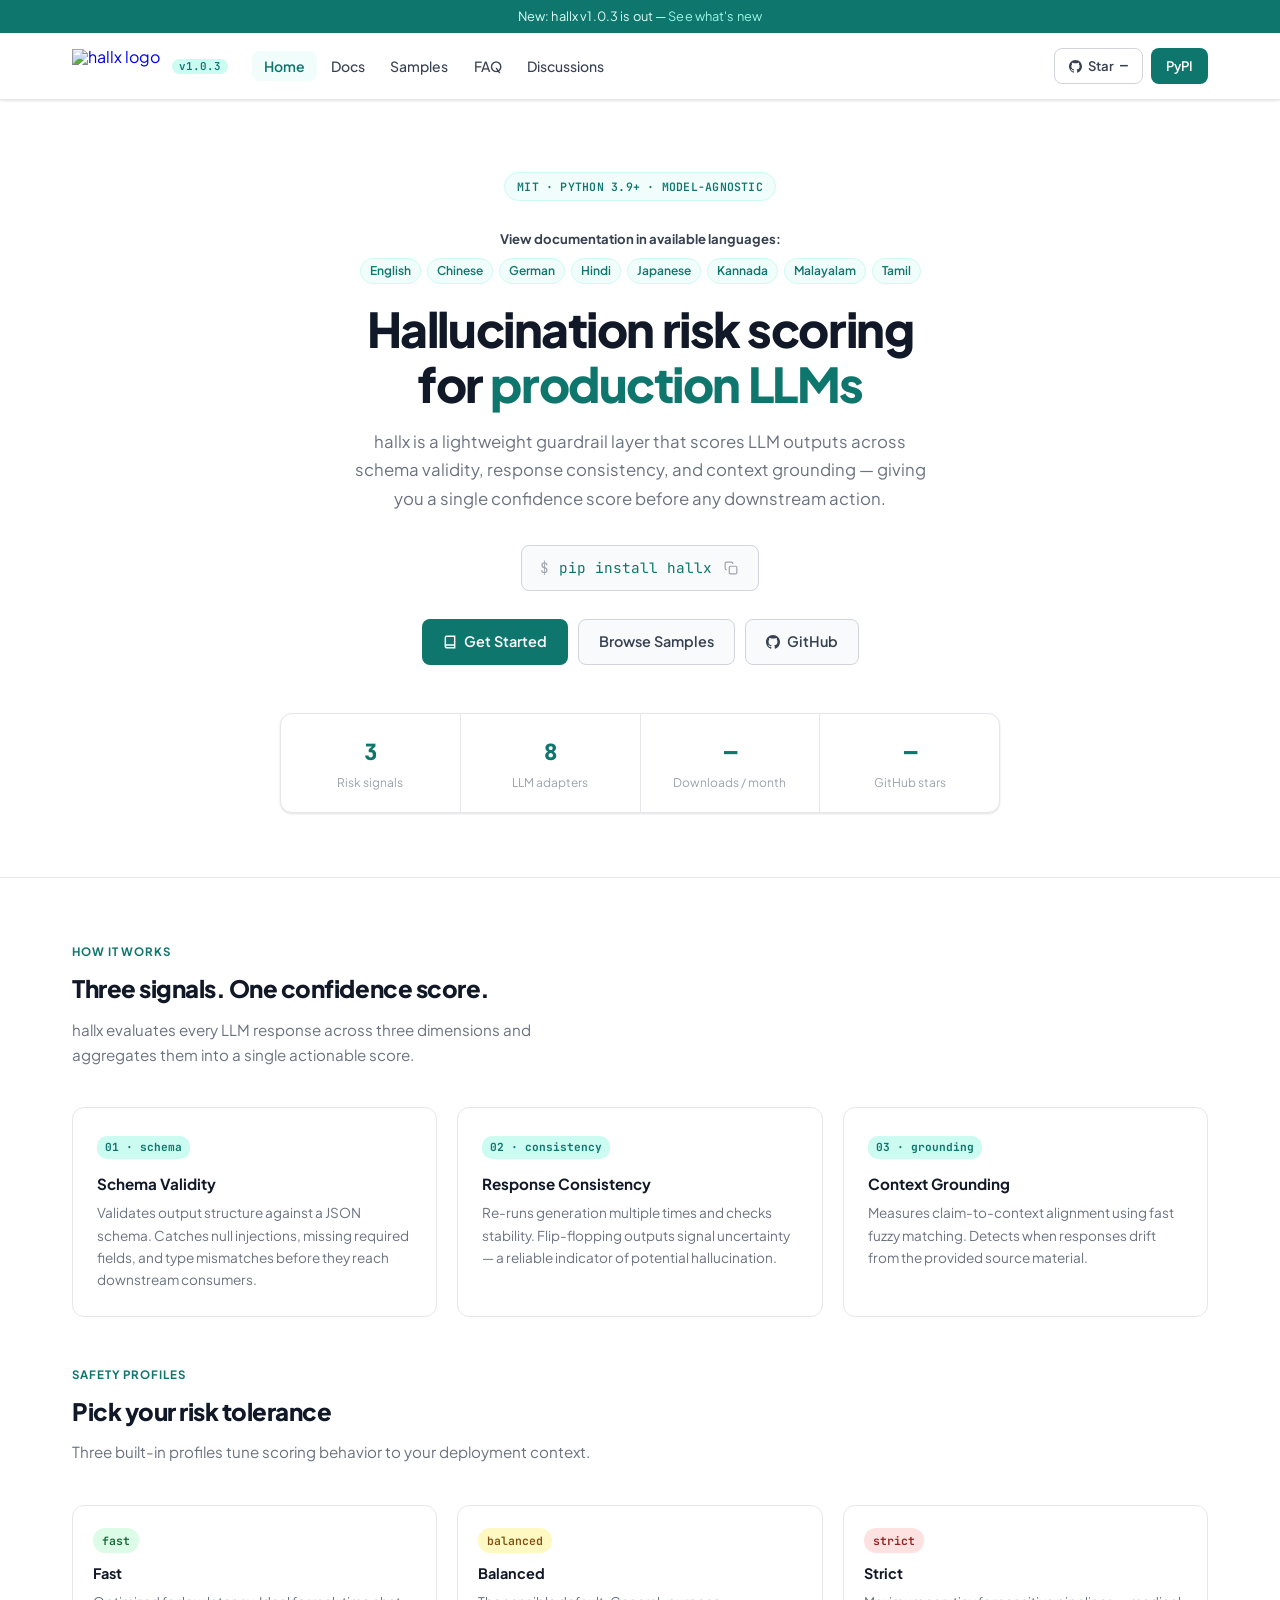
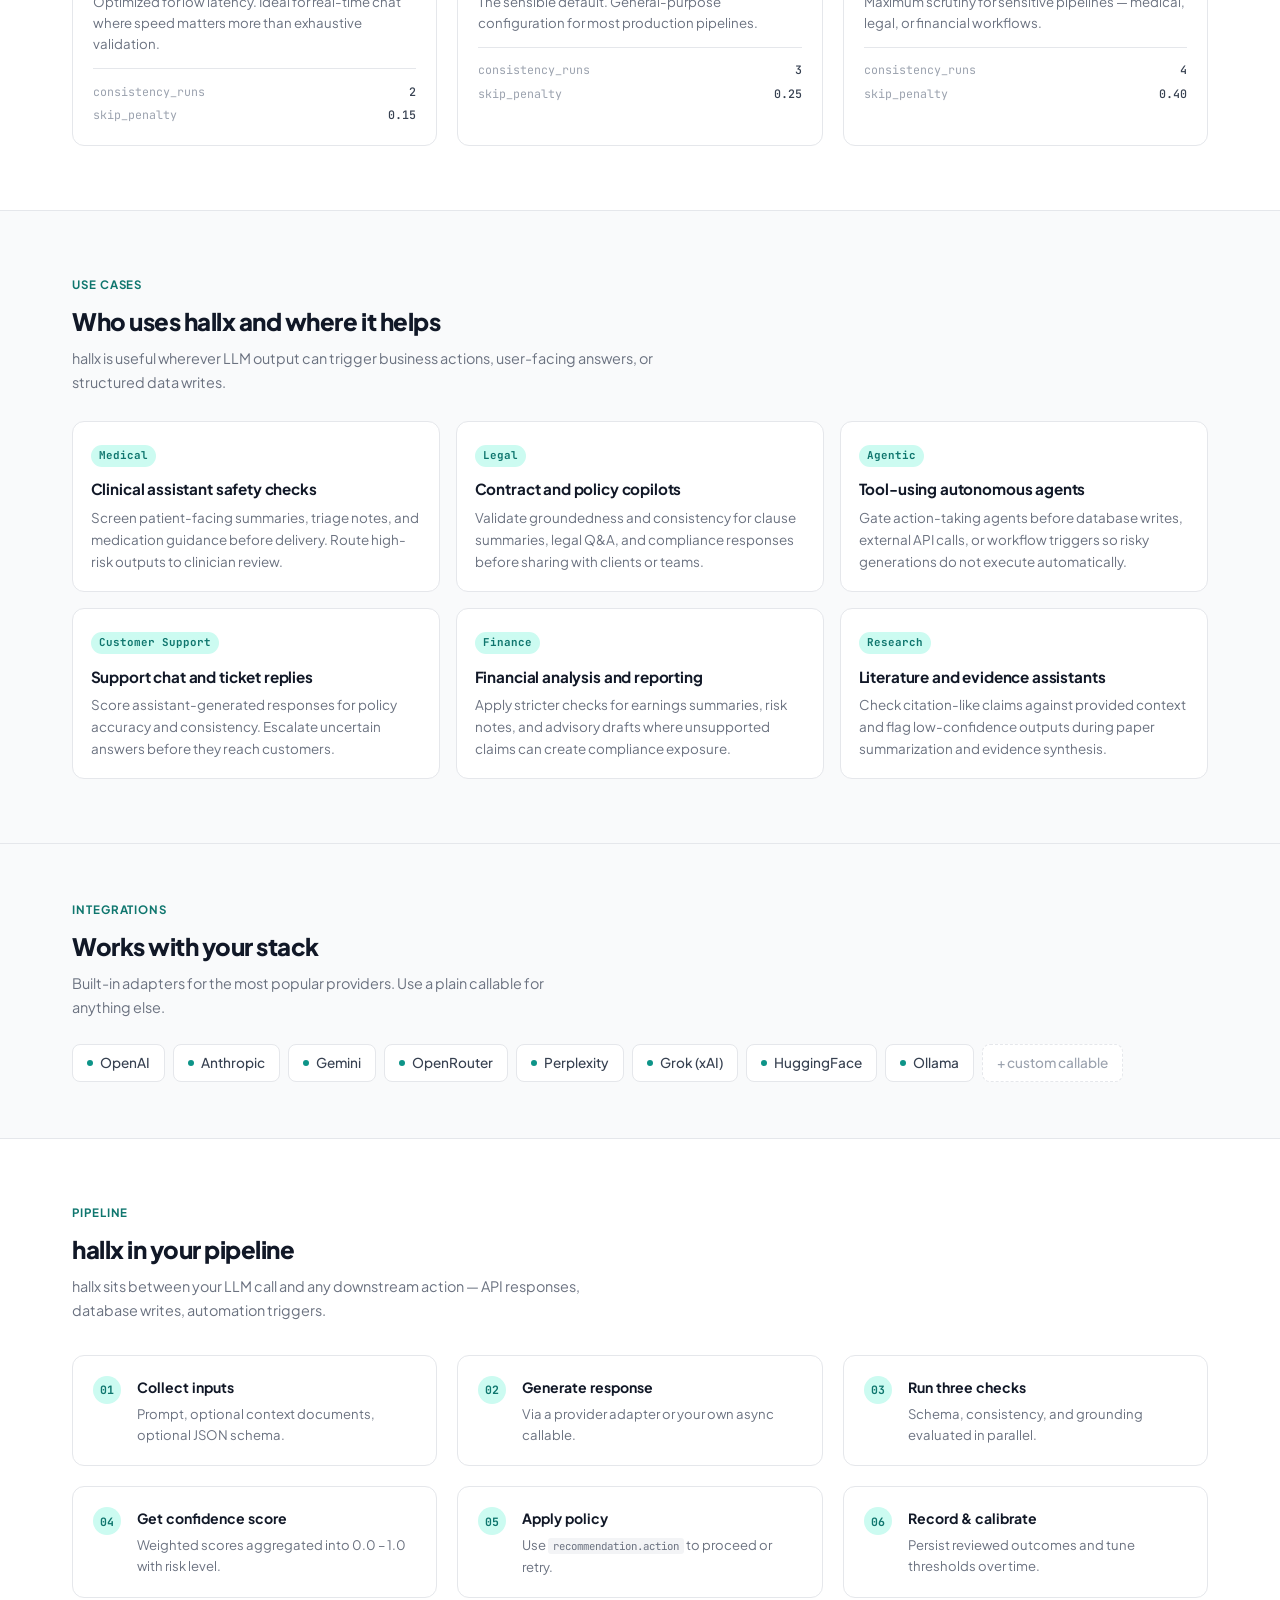
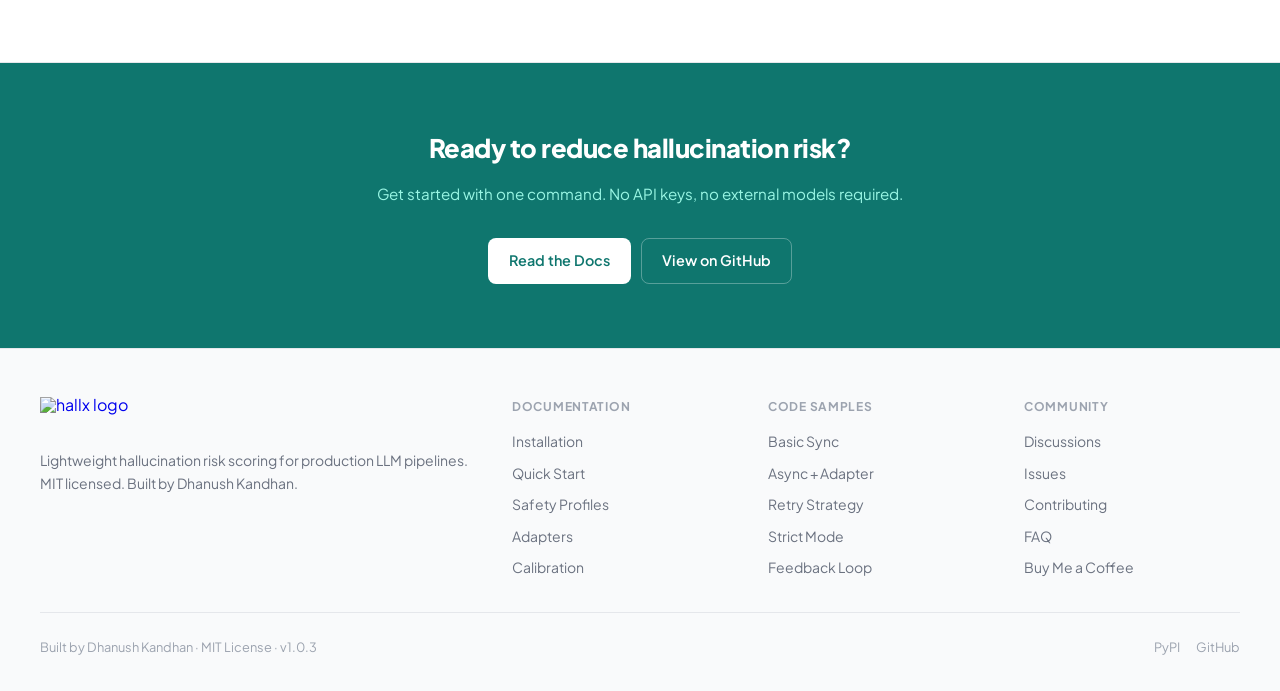
==== commit 044c032a: "fix(web): monthly downloads stats in website & readme" ====
--- a/docs/website/index.html
+++ b/docs/website/index.html
@@ -280,7 +280,7 @@
         <div class="hero-stat-num" data-stat="downloads">—</div>
         <div class="hero-stat-label">Downloads / month</div>
       </div>
-      <div class="hero-stat">
+<div class="hero-stat">
         <div class="hero-stat-num" data-stat="stars">—</div>
         <div class="hero-stat-label">GitHub stars</div>
       </div>
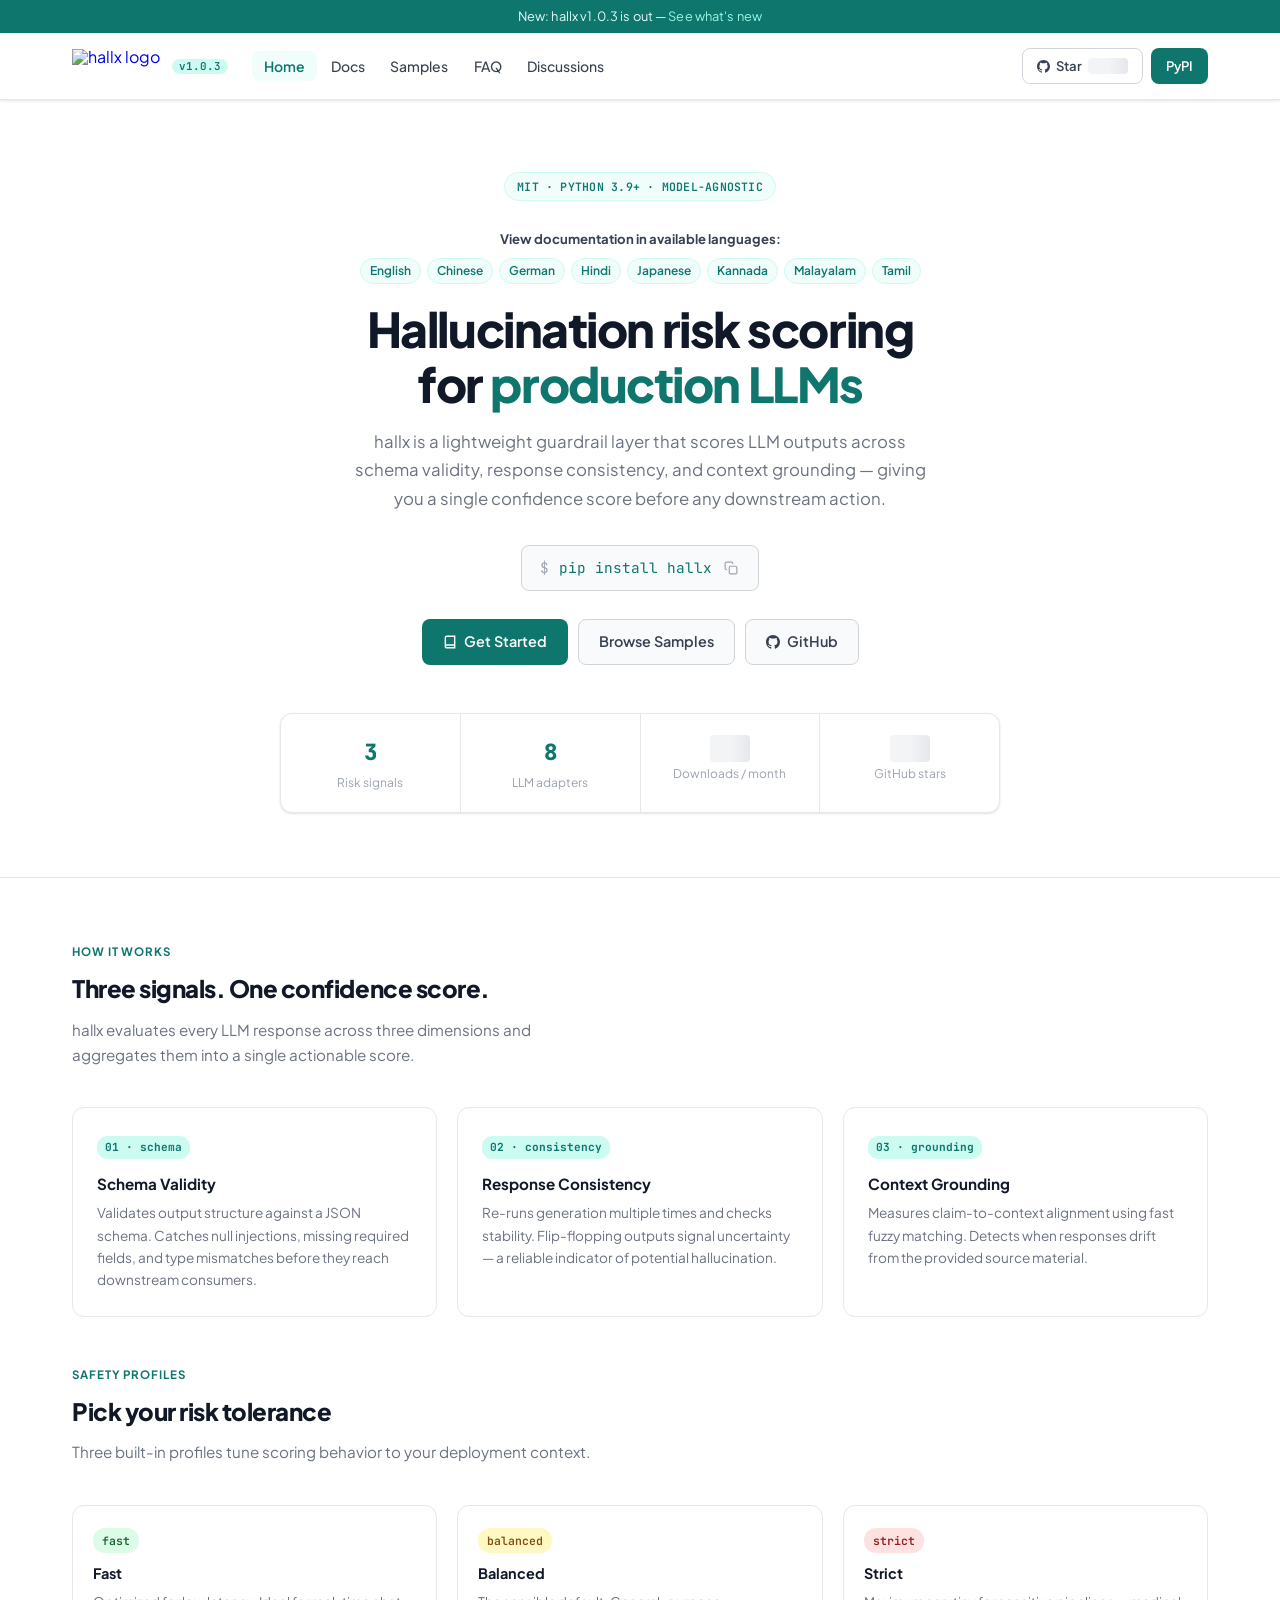
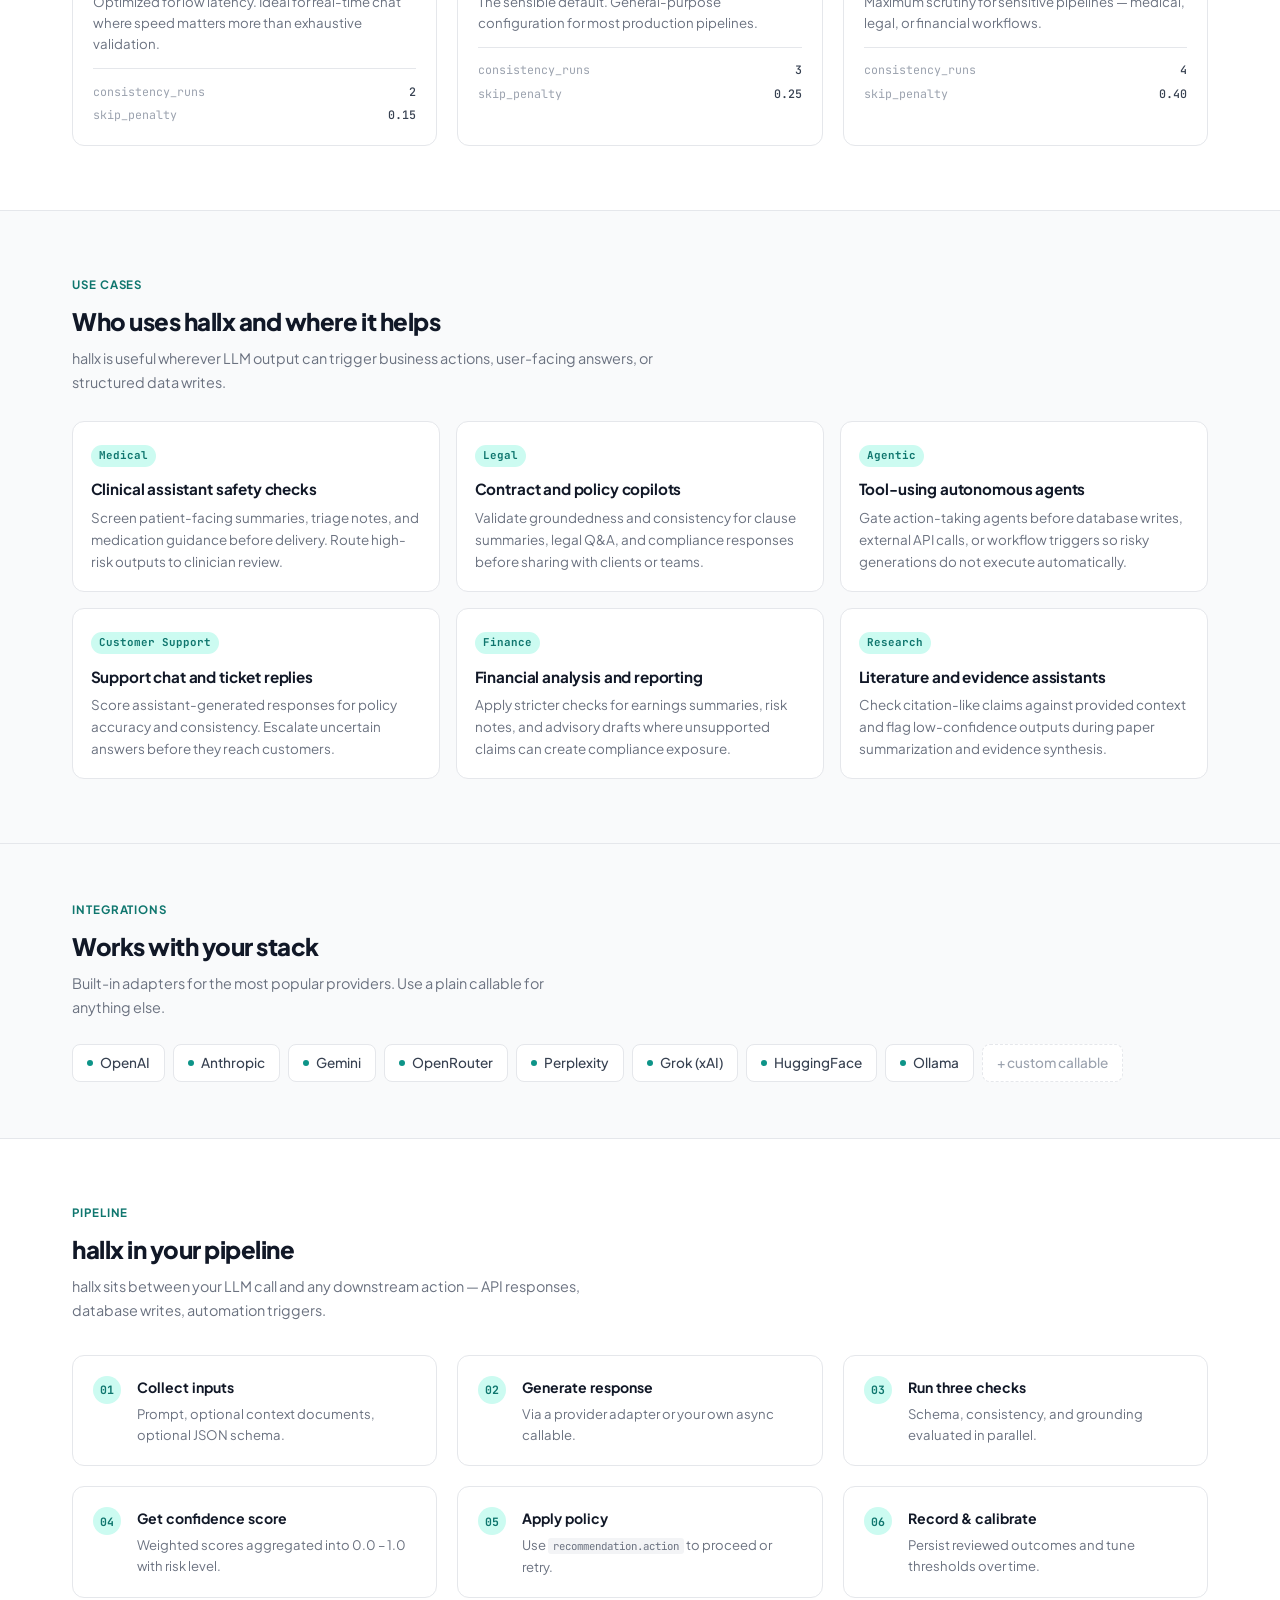
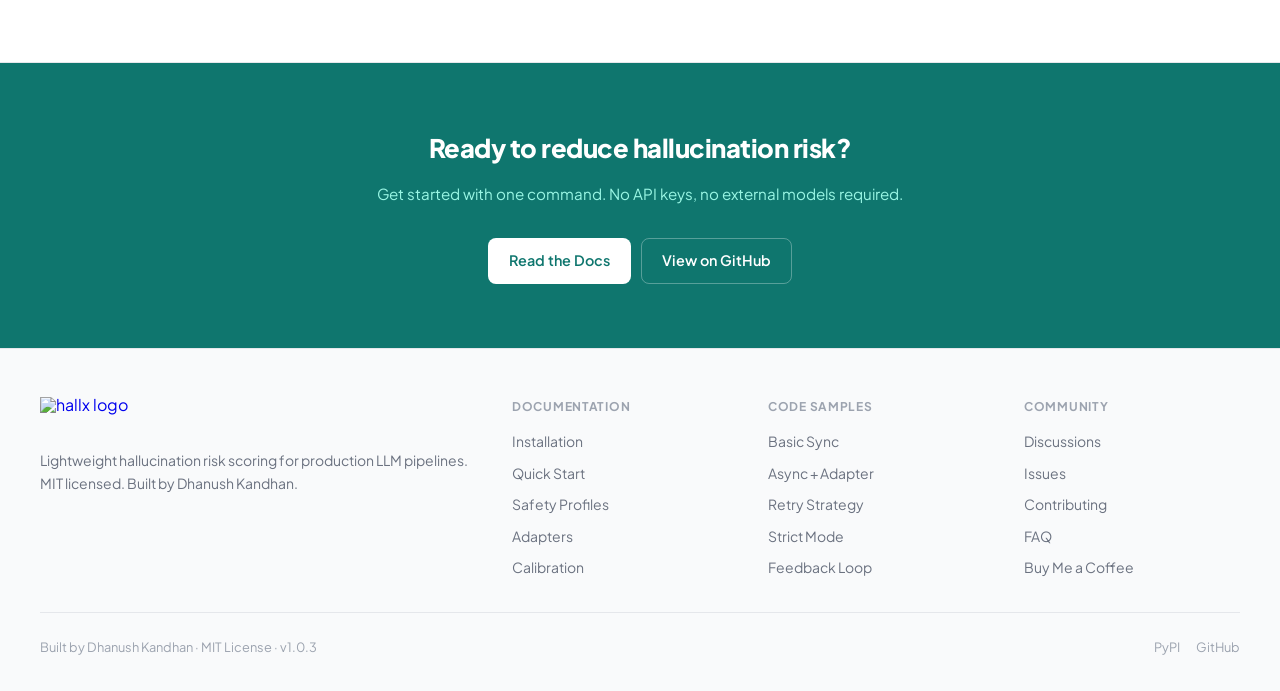
==== commit 5ec07ec8: "fix(web): added pypistats fix with loader" ====
--- a/docs/website/index.html
+++ b/docs/website/index.html
@@ -226,7 +226,7 @@
     <div class="nav-actions">
       <a href="https://github.com/dhanushk-offl/hallx" target="_blank" rel="noopener" class="nav-btn nav-btn-outline">
         <svg width="13" height="13" viewBox="0 0 24 24" fill="currentColor"><path d="M12 0C5.374 0 0 5.373 0 12c0 5.302 3.438 9.8 8.207 11.387.599.111.793-.261.793-.577v-2.234c-3.338.726-4.033-1.416-4.033-1.416-.546-1.387-1.333-1.756-1.333-1.756-1.089-.745.083-.729.083-.729 1.205.084 1.839 1.237 1.839 1.237 1.07 1.834 2.807 1.304 3.492.997.107-.775.418-1.305.762-1.604-2.665-.305-5.467-1.334-5.467-5.931 0-1.311.469-2.381 1.236-3.221-.124-.303-.535-1.524.117-3.176 0 0 1.008-.322 3.301 1.23A11.509 11.509 0 0 1 12 5.803c1.02.005 2.047.138 3.006.404 2.291-1.552 3.297-1.23 3.297-1.23.653 1.653.242 2.874.118 3.176.77.84 1.235 1.911 1.235 3.221 0 4.609-2.807 5.624-5.479 5.921.43.372.823 1.102.823 2.222v3.293c0 .319.192.694.801.576C20.566 21.797 24 17.3 24 12c0-6.627-5.373-12-12-12z"/></svg>
-        Star <span class="nav-badge-val" data-stat="stars">—</span>
+        Star <span class="nav-badge-val loading-stat" data-stat="stars">—</span>
       </a>
       <a href="https://pypi.org/project/hallx/" target="_blank" rel="noopener" class="nav-btn nav-btn-primary">PyPI</a>
     </div>
@@ -277,11 +277,11 @@
         <div class="hero-stat-label">LLM adapters</div>
       </div>
       <div class="hero-stat">
-        <div class="hero-stat-num" data-stat="downloads">—</div>
+        <div class="hero-stat-num loading-stat" data-stat="downloads">—</div>
         <div class="hero-stat-label">Downloads / month</div>
       </div>
-<div class="hero-stat">
-        <div class="hero-stat-num" data-stat="stars">—</div>
+      <div class="hero-stat">
+        <div class="hero-stat-num loading-stat" data-stat="stars">—</div>
         <div class="hero-stat-label">GitHub stars</div>
       </div>
     </div>
@@ -388,7 +388,7 @@
     </div>
   </div>
 </section>
-<!-- ?????? Adapters ?????? -->
+<!-- Integrations -->
 <section class="adapters-section">
   <div class="page-wrap">
     <div class="section-label">Integrations</div>
--- a/docs/website/style.css
+++ b/docs/website/style.css
@@ -639,6 +639,23 @@
 }
 .toast.show { opacity: 1; transform: translateX(-50%) translateY(0); }
 
+/* loading state */
+@keyframes shimmer {
+  0% { background-position: -200% 0; }
+  100% { background-position: 200% 0; }
+}
+.loading-stat {
+  display: inline-block;
+  min-width: 40px;
+  height: 1.2em;
+  background: linear-gradient(90deg, var(--bg-3) 25%, var(--border) 50%, var(--bg-3) 75%);
+  background-size: 200% 100%;
+  animation: shimmer 1.5s infinite linear;
+  border-radius: 4px;
+  vertical-align: middle;
+  color: transparent !important;
+}
+
 /* scrollbar */
 ::-webkit-scrollbar { width: 5px; height: 5px; }
 ::-webkit-scrollbar-track { background: var(--bg-2); }
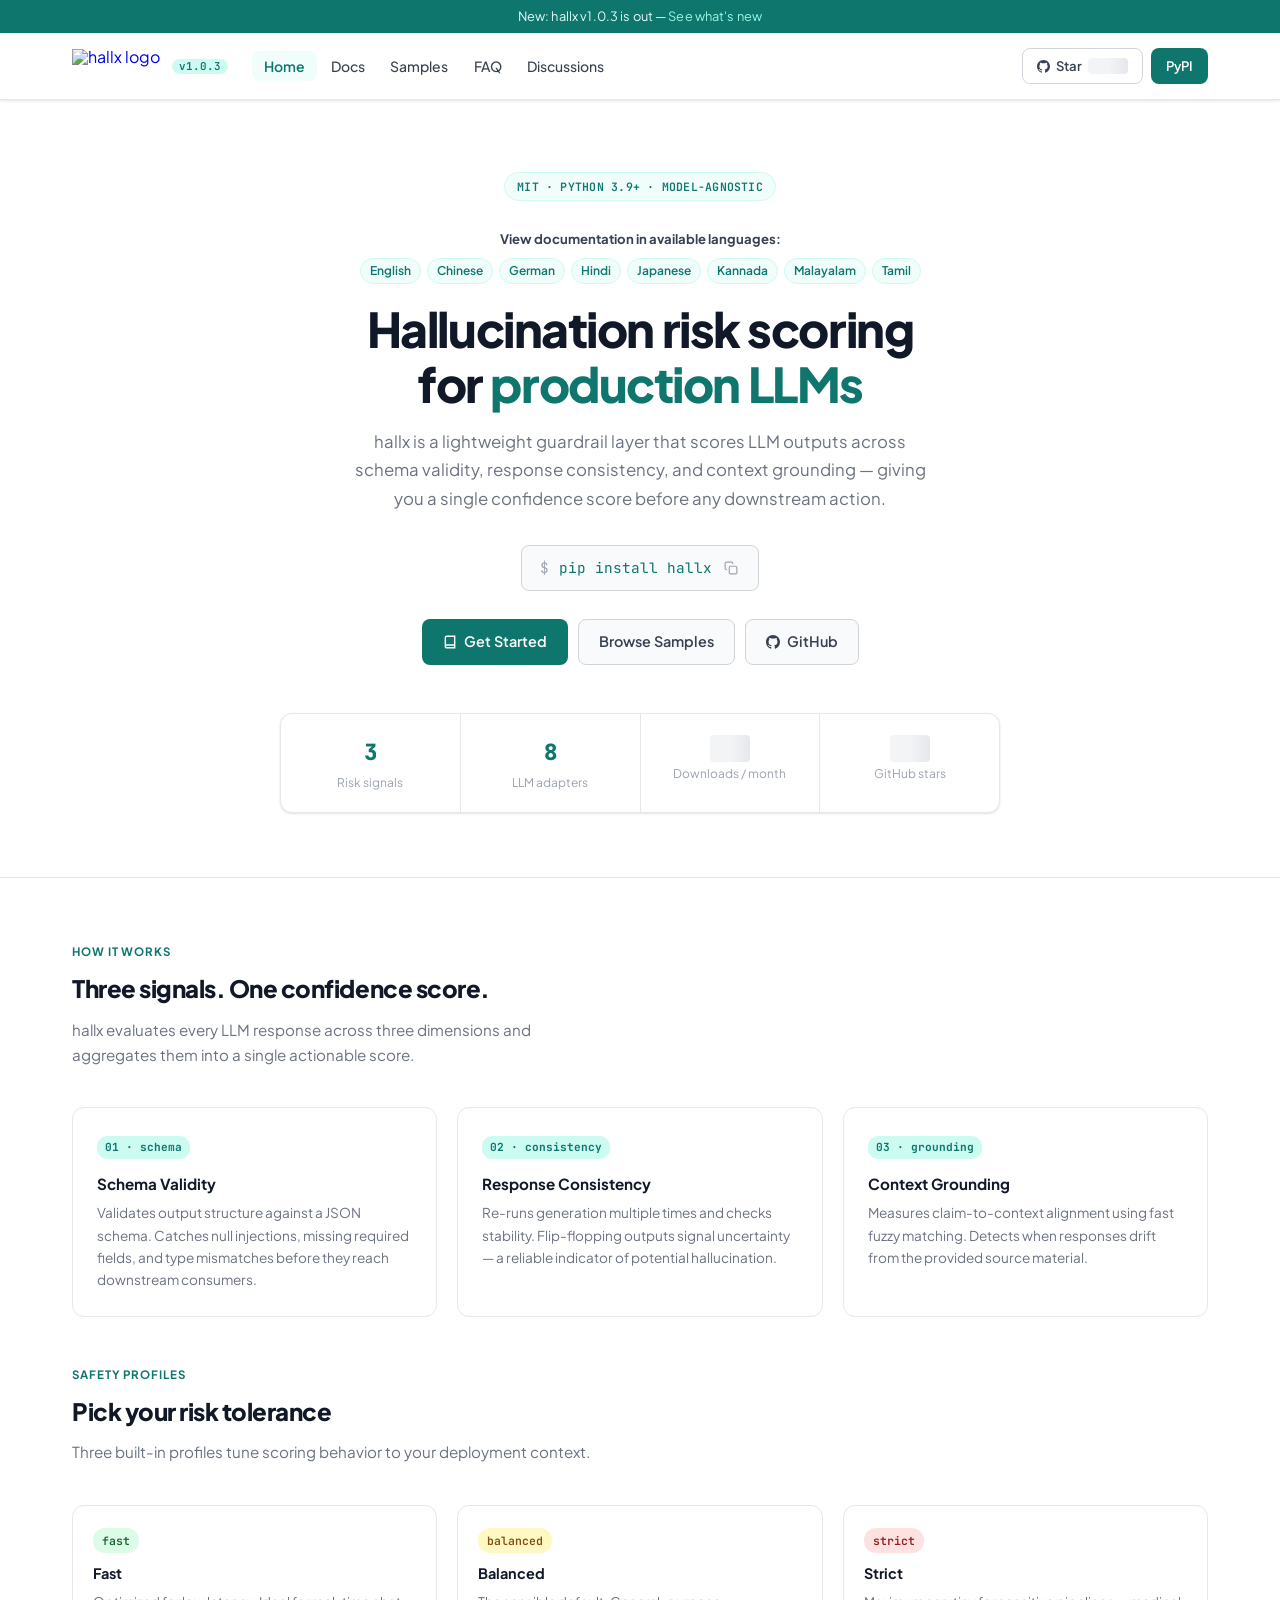
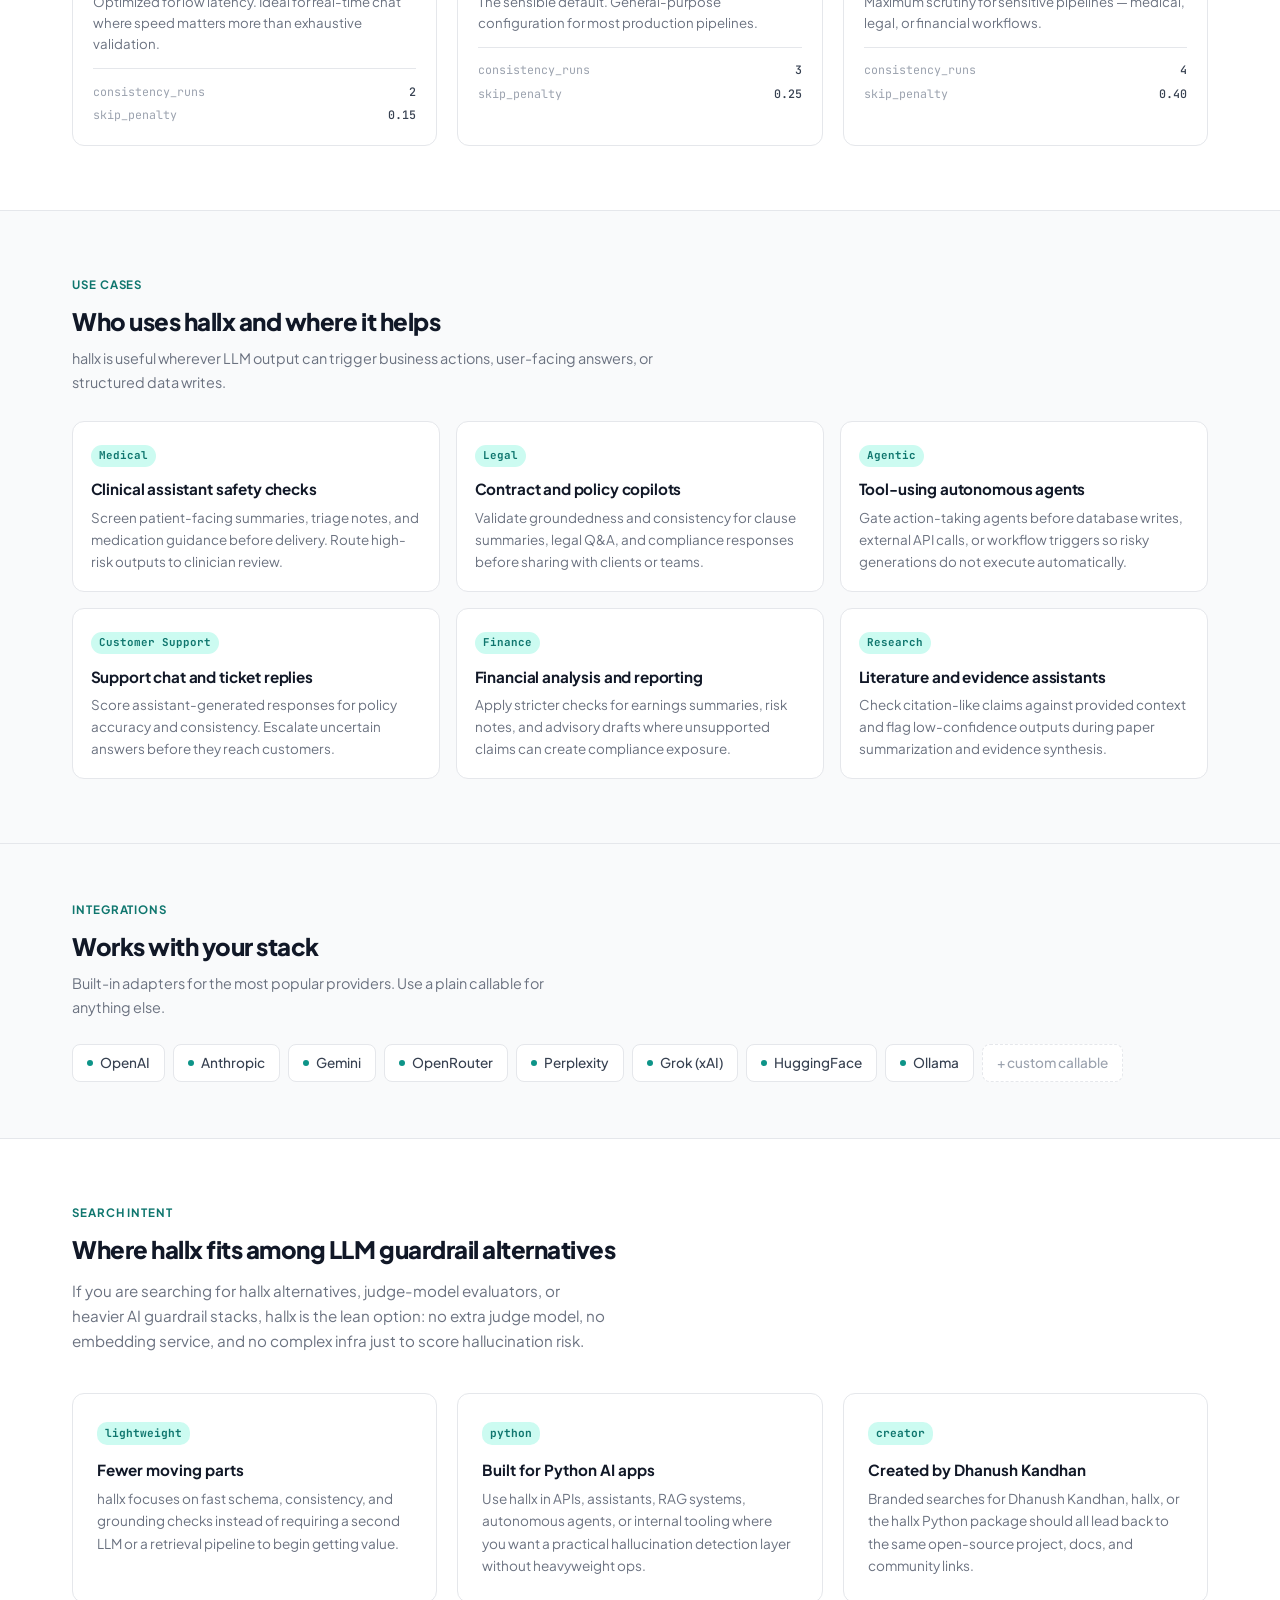
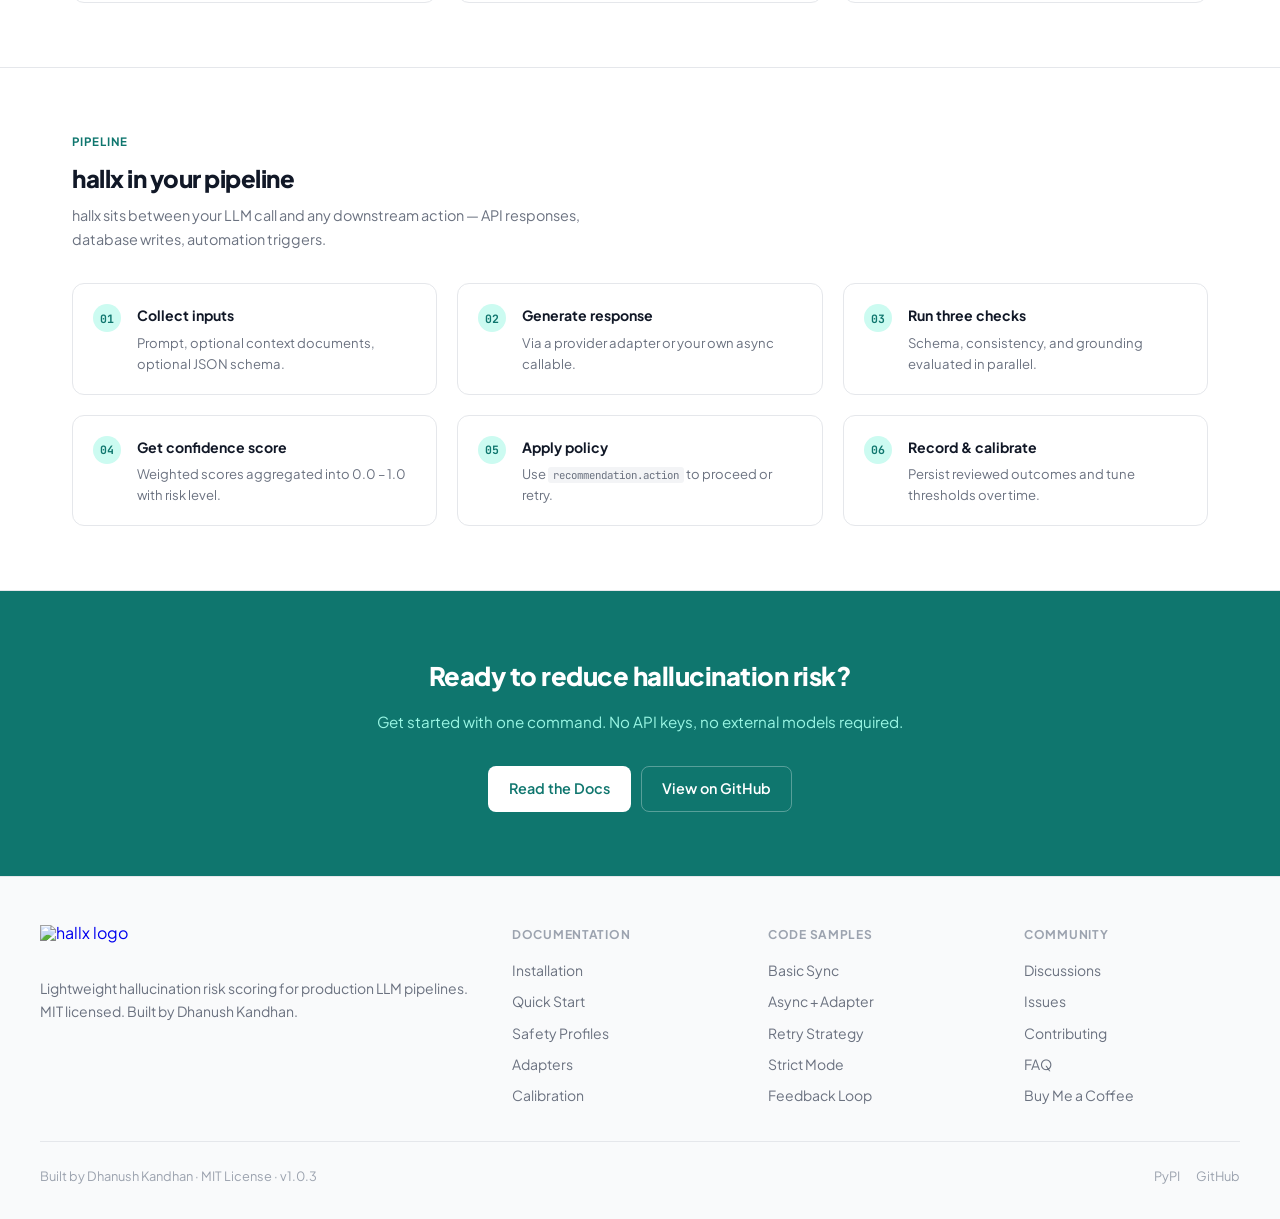
==== commit 8c59dc22: "feat(web):added seo for visibility" ====
--- a/docs/website/index.html
+++ b/docs/website/index.html
@@ -3,6 +3,22 @@
 <head>
   <meta charset="UTF-8" />
   <meta name="viewport" content="width=device-width, initial-scale=1.0" />
+  <meta name="keywords" content="hallx, hallx python, llm hallucination detection, llm guardrails python, schema validation for llm output, grounding checks for llm, response consistency scoring, hallx alternatives, dhanush kandhan, dhanush kandhan hallx" />
+  <meta name="author" content="Dhanush Kandhan" />
+  <meta name="robots" content="index,follow,max-image-preview:large" />
+  <meta name="theme-color" content="#0f766e" />
+  <meta name="site-base" content="https://dhanushk-offl.github.io/hallx/docs/website/" />
+  <link rel="canonical" href="https://dhanushk-offl.github.io/hallx/docs/website/index.html" />
+  <meta property="og:type" content="website" />
+  <meta property="og:title" content="hallx - LLM Hallucination Detection and Guardrails for Python" />
+  <meta property="og:description" content="Lightweight production guardrails for LLM schema validation, response consistency, and grounding checks." />
+  <meta property="og:url" content="https://dhanushk-offl.github.io/hallx/docs/website/index.html" />
+  <meta property="og:image" content="https://dhanushk-offl.github.io/hallx/docs/website/og-image.svg" />
+  <meta property="og:image:alt" content="hallx OG image" />
+  <meta name="twitter:card" content="summary_large_image" />
+  <meta name="twitter:title" content="hallx - LLM Hallucination Detection and Guardrails for Python" />
+  <meta name="twitter:description" content="Lightweight production guardrails for LLM schema validation, response consistency, and grounding checks." />
+  <meta name="twitter:image" content="https://dhanushk-offl.github.io/hallx/docs/website/og-image.svg" />
   <title>hallx — Hallucination Risk Engine for LLMs</title>
   <meta name="description" content="Lightweight, model-agnostic hallucination risk scoring for production LLM pipelines." />
   <link rel="preconnect" href="https://fonts.googleapis.com" />
@@ -202,6 +218,15 @@
       line-height: 1.62;
     }
   </style>
+  <!-- Google tag (gtag.js) -->
+<script async src="https://www.googletagmanager.com/gtag/js?id=G-2V2NCTJ9TD"></script>
+<script>
+  window.dataLayer = window.dataLayer || [];
+  function gtag(){dataLayer.push(arguments);}
+  gtag('js', new Date());
+
+  gtag('config', 'G-2V2NCTJ9TD');
+</script>
 </head>
 <body>
 
@@ -409,6 +434,31 @@
 </section>
 
 <!-- ── Workflow ── -->
+<section class="overview-section">
+  <div class="page-wrap">
+    <div class="section-label">Search Intent</div>
+    <h2>Where hallx fits among LLM guardrail alternatives</h2>
+    <p class="sub">If you are searching for hallx alternatives, judge-model evaluators, or heavier AI guardrail stacks, hallx is the lean option: no extra judge model, no embedding service, and no complex infra just to score hallucination risk.</p>
+    <div class="signals-grid">
+      <div class="signal-card">
+        <span class="signal-num">lightweight</span>
+        <h3>Fewer moving parts</h3>
+        <p>hallx focuses on fast schema, consistency, and grounding checks instead of requiring a second LLM or a retrieval pipeline to begin getting value.</p>
+      </div>
+      <div class="signal-card">
+        <span class="signal-num">python</span>
+        <h3>Built for Python AI apps</h3>
+        <p>Use hallx in APIs, assistants, RAG systems, autonomous agents, or internal tooling where you want a practical hallucination detection layer without heavyweight ops.</p>
+      </div>
+      <div class="signal-card">
+        <span class="signal-num">creator</span>
+        <h3>Created by Dhanush Kandhan</h3>
+        <p>Branded searches for Dhanush Kandhan, hallx, or the hallx Python package should all lead back to the same open-source project, docs, and community links.</p>
+      </div>
+    </div>
+  </div>
+</section>
+
 <section class="workflow-section">
   <div class="page-wrap">
     <div class="section-label">Pipeline</div>
